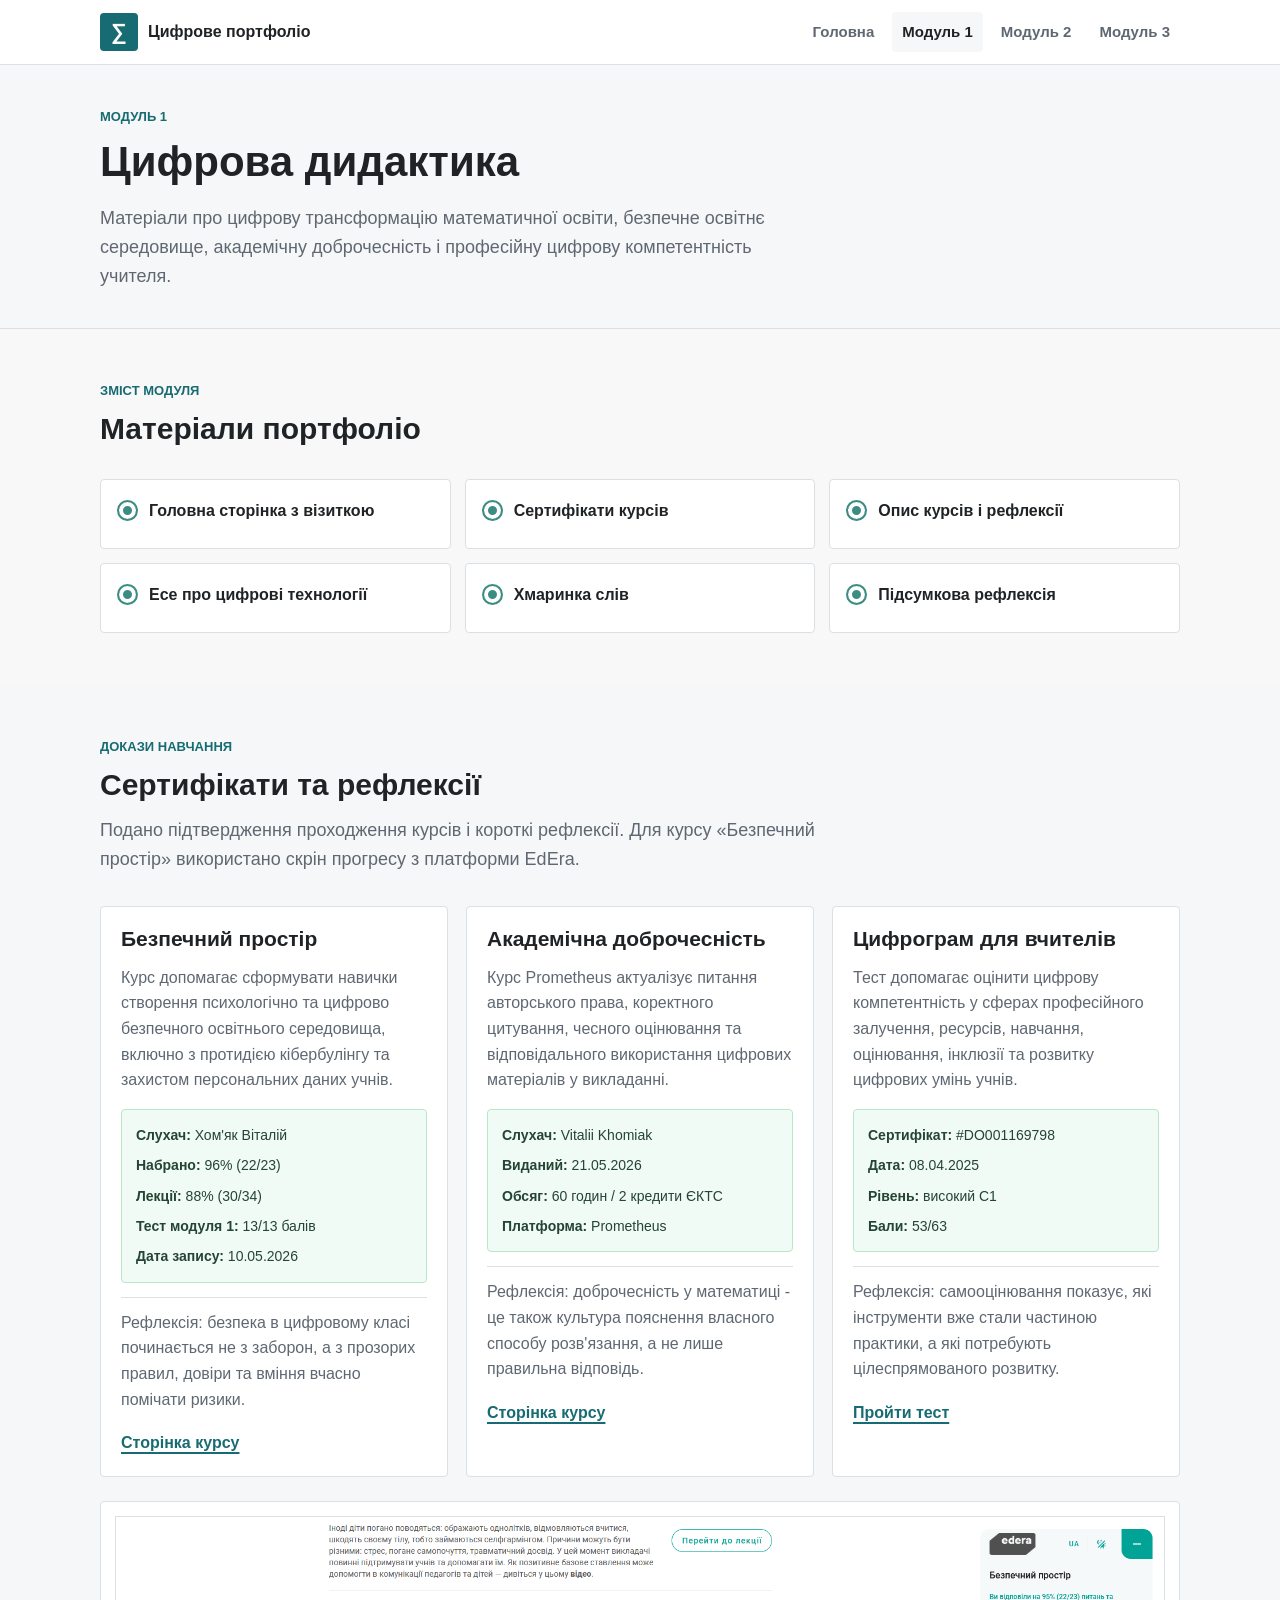
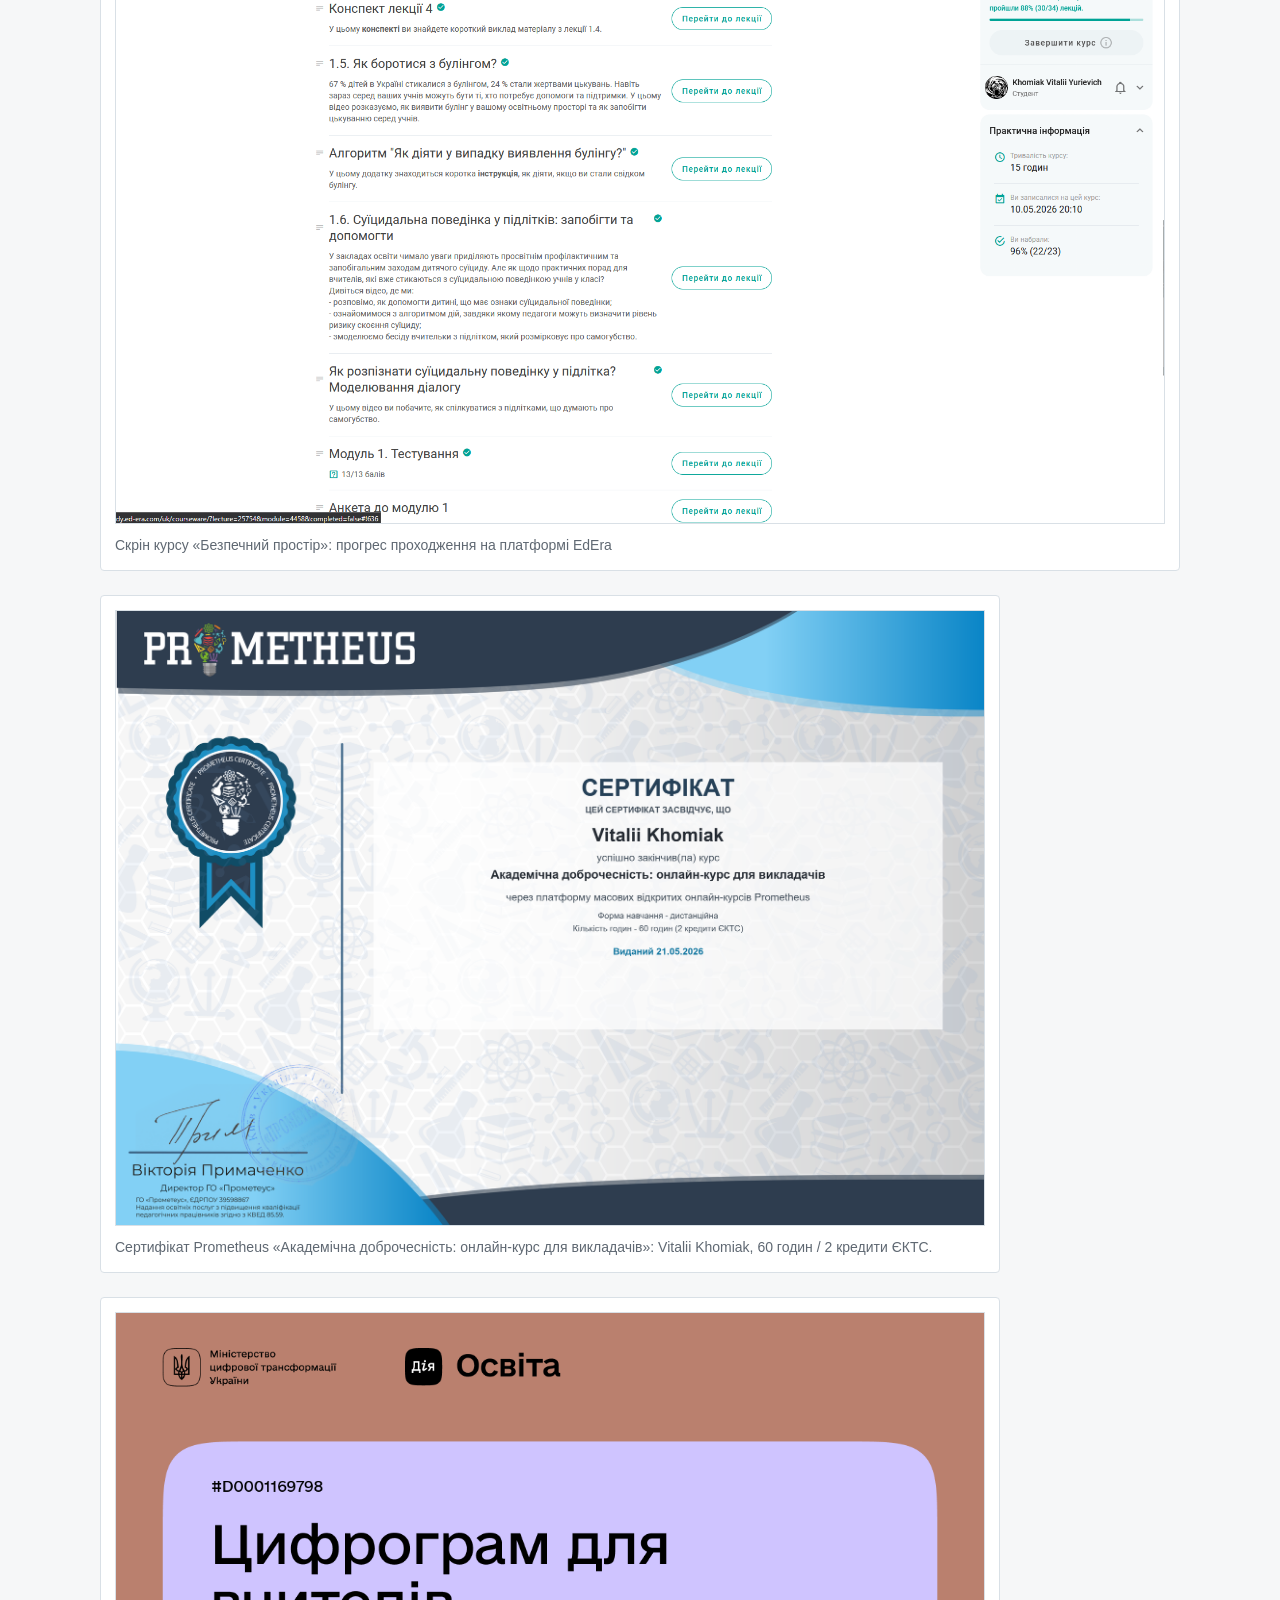
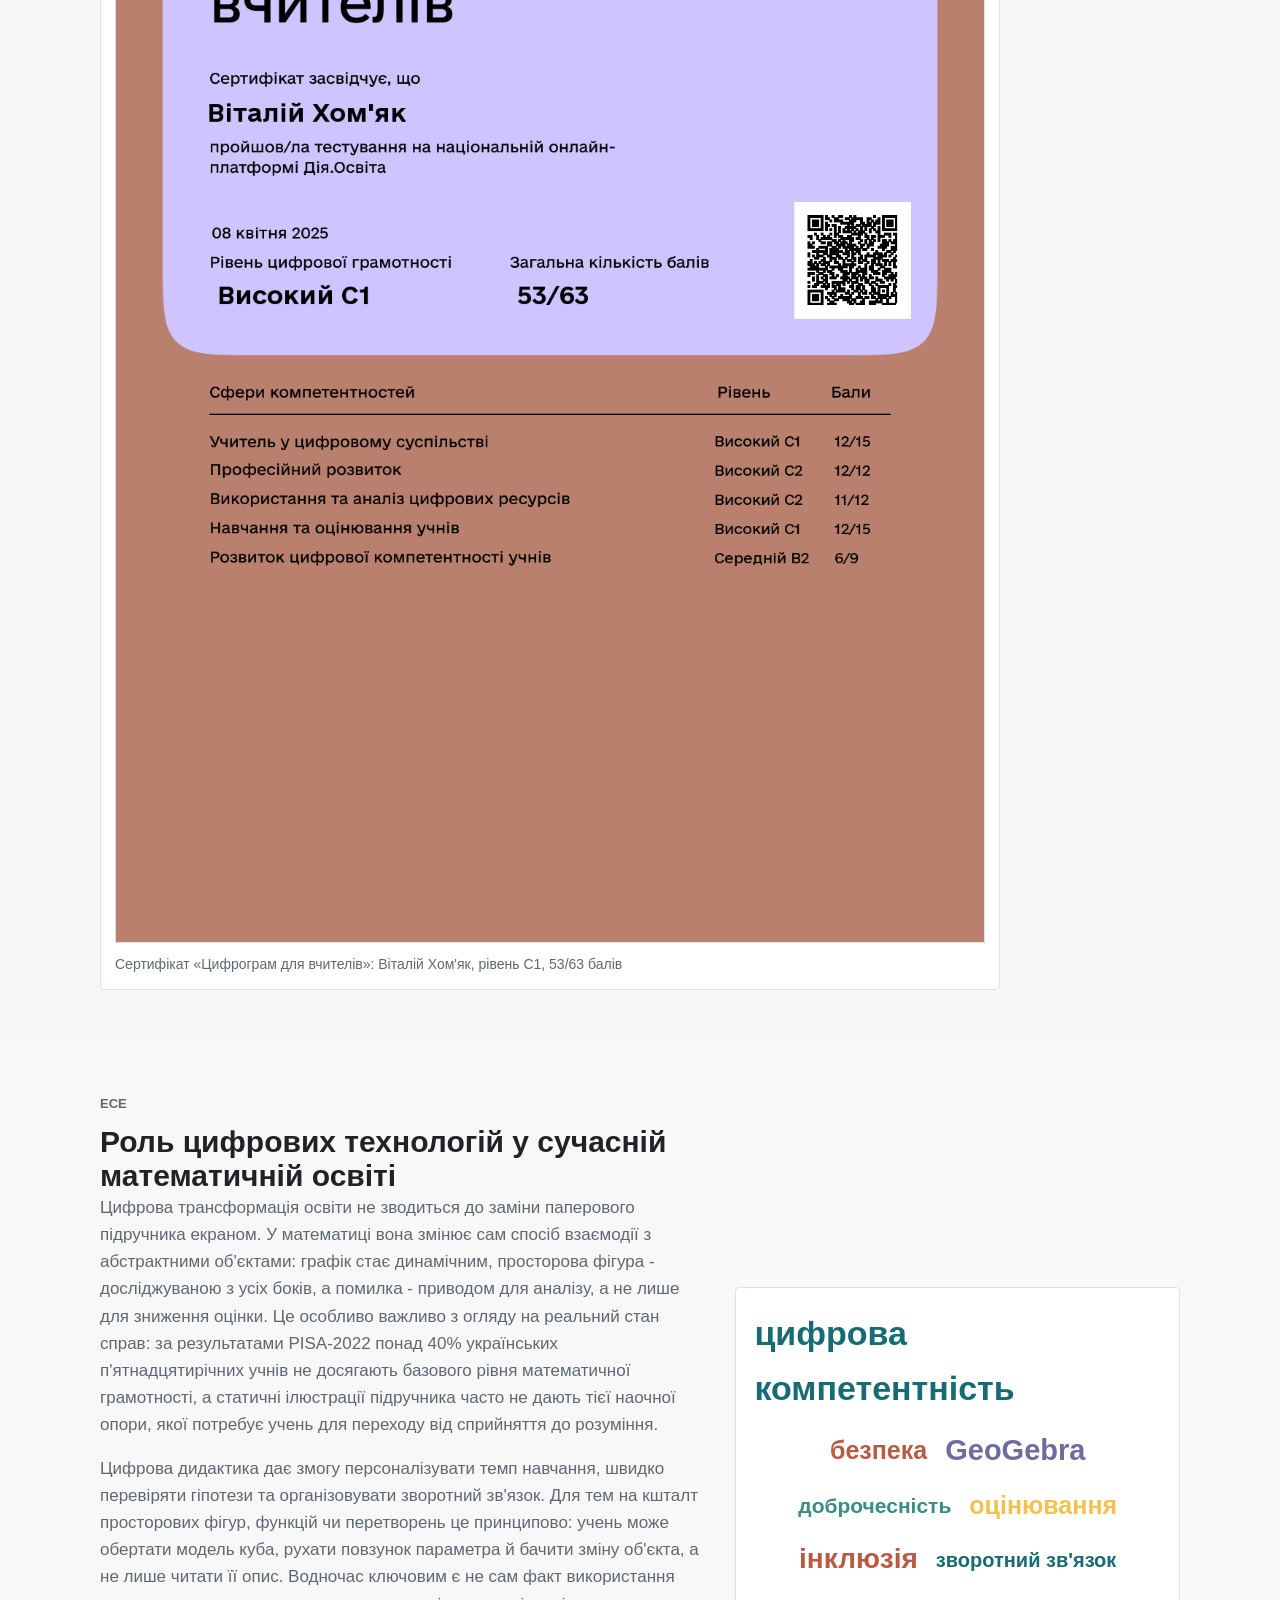
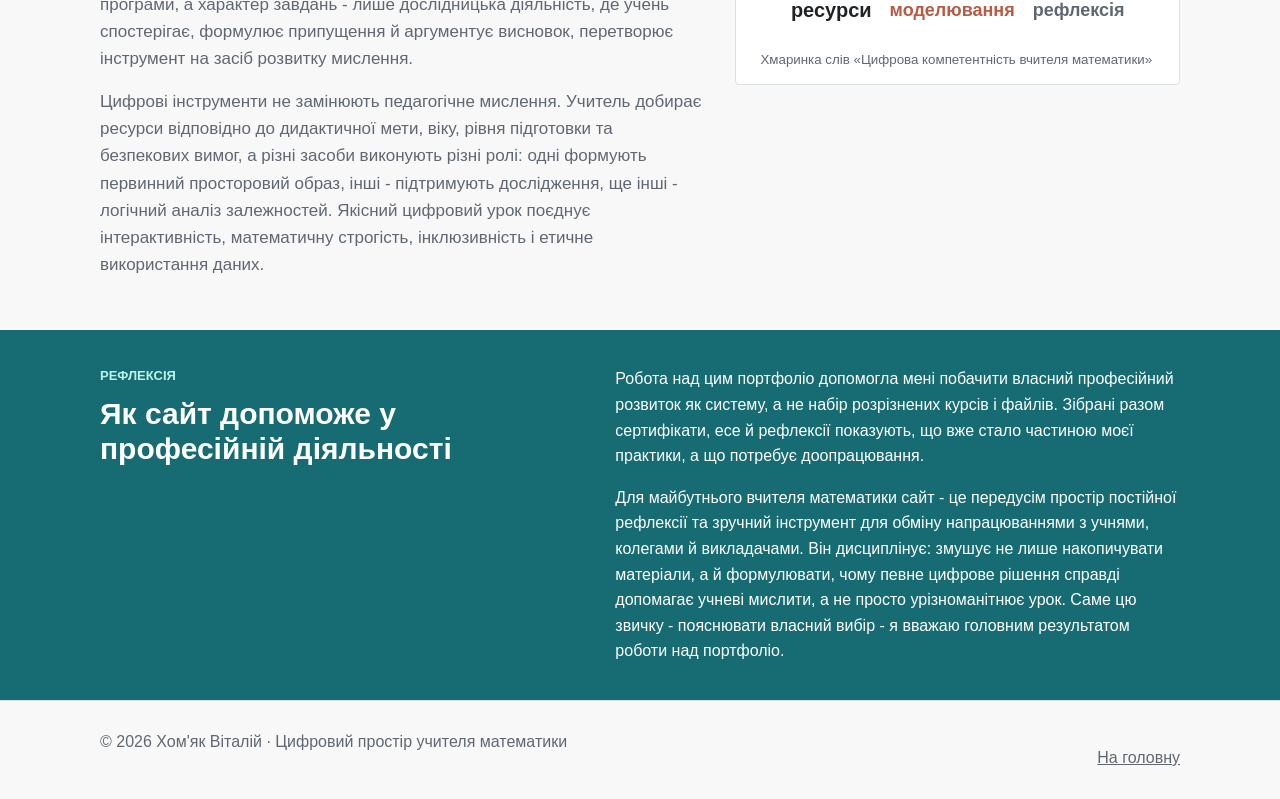
==== module1.html @ 25e475b5 "Initial portfolio site" ====
<!doctype html>
<html lang="uk">
  <head>
    <meta charset="utf-8">
    <meta name="viewport" content="width=device-width, initial-scale=1">
    <title>Модуль 1. Цифрова дидактика</title>
    <meta
      name="description"
      content="Матеріали модуля 1 цифрового портфоліо: цифрова дидактика, сертифікати курсів, есе і рефлексія."
    >
    <link rel="stylesheet" href="styles.css">
  </head>
  <body>
    <header class="site-header">
      <a class="brand" href="index.html" aria-label="На головну">
        <span class="brand-mark">∑</span>
        <span>Цифрове портфоліо</span>
      </a>
      <button class="nav-toggle" type="button" aria-expanded="false" aria-controls="site-nav">
        <span></span>
        <span></span>
        <span></span>
        <span class="sr-only">Меню</span>
      </button>
      <nav class="site-nav" id="site-nav" aria-label="Головна навігація">
        <a href="index.html">Головна</a>
        <a class="active" href="module1.html">Модуль 1</a>
        <a href="module2.html">Модуль 2</a>
        <a href="module3.html">Модуль 3</a>
      </nav>
    </header>

    <main>
      <section class="page-hero">
        <div>
          <p class="eyebrow">Модуль 1</p>
          <h1>Цифрова дидактика</h1>
          <p class="lead">
            Матеріали про цифрову трансформацію математичної освіти, безпечне
            освітнє середовище, академічну доброчесність і професійну цифрову
            компетентність учителя.
          </p>
        </div>
      </section>

      <section class="section">
        <div class="section-head">
          <p class="eyebrow">Зміст модуля</p>
          <h2>Матеріали портфоліо</h2>
        </div>
        <div class="check-grid">
          <div class="check-item">Головна сторінка з візиткою</div>
          <div class="check-item">Сертифікати курсів</div>
          <div class="check-item">Опис курсів і рефлексії</div>
          <div class="check-item">Есе про цифрові технології</div>
          <div class="check-item">Хмаринка слів</div>
          <div class="check-item">Підсумкова рефлексія</div>
        </div>
      </section>

      <section class="band">
        <div class="section-head">
          <p class="eyebrow">Докази навчання</p>
          <h2>Сертифікати та рефлексії</h2>
          <p>
            Подано підтвердження проходження курсів і короткі рефлексії.
            Для курсу «Безпечний простір» використано скрін прогресу з платформи EdEra.
          </p>
        </div>
        <div class="card-grid three" id="evidence">
          <article class="card certificate-card">
            <h3>Безпечний простір</h3>
            <p>
              Курс допомагає сформувати навички створення психологічно та цифрово
              безпечного освітнього середовища, включно з протидією кібербулінгу
              та захистом персональних даних учнів.
            </p>
            <div class="course-proof" aria-label="Підтвердження проходження курсу">
              <span><strong>Слухач:</strong> Хом'як Віталій</span>
              <span><strong>Набрано:</strong> 96% (22/23)</span>
              <span><strong>Лекції:</strong> 88% (30/34)</span>
              <span><strong>Тест модуля 1:</strong> 13/13 балів</span>
              <span><strong>Дата запису:</strong> 10.05.2026</span>
            </div>
            <p class="reflection">
              Рефлексія: безпека в цифровому класі починається не з заборон, а з
              прозорих правил, довіри та вміння вчасно помічати ризики.
            </p>
            <a class="text-link" href="https://study.ed-era.com/uk/courses/course/636" target="_blank" rel="noreferrer">Сторінка курсу</a>
          </article>
          <article class="card certificate-card">
            <h3>Академічна доброчесність</h3>
            <p>
              Курс Prometheus актуалізує питання авторського права, коректного
              цитування, чесного оцінювання та відповідального використання
              цифрових матеріалів у викладанні.
            </p>
            <div class="course-proof" aria-label="Дані сертифіката курсу Академічна доброчесність">
              <span><strong>Слухач:</strong> Vitalii Khomiak</span>
              <span><strong>Виданий:</strong> 21.05.2026</span>
              <span><strong>Обсяг:</strong> 60 годин / 2 кредити ЄКТС</span>
              <span><strong>Платформа:</strong> Prometheus</span>
            </div>
            <p class="reflection">
              Рефлексія: доброчесність у математиці - це також культура пояснення
              власного способу розв'язання, а не лише правильна відповідь.
            </p>
            <a class="text-link" href="https://prometheus.org.ua/prometheus-free/akademichna-dobrochesnist-dlya-vykladachiv/" target="_blank" rel="noreferrer">Сторінка курсу</a>
          </article>
          <article class="card certificate-card">
            <h3>Цифрограм для вчителів</h3>
            <p>
              Тест допомагає оцінити цифрову компетентність у сферах професійного
              залучення, ресурсів, навчання, оцінювання, інклюзії та розвитку
              цифрових умінь учнів.
            </p>
            <div class="course-proof" aria-label="Дані сертифіката Цифрограм для вчителів">
              <span><strong>Сертифікат:</strong> #DO001169798</span>
              <span><strong>Дата:</strong> 08.04.2025</span>
              <span><strong>Рівень:</strong> високий C1</span>
              <span><strong>Бали:</strong> 53/63</span>
            </div>
            <p class="reflection">
              Рефлексія: самооцінювання показує, які інструменти вже стали частиною
              практики, а які потребують цілеспрямованого розвитку.
            </p>
            <a class="text-link" href="https://osvita.diia.gov.ua/digigram" target="_blank" rel="noreferrer">Пройти тест</a>
          </article>
        </div>
        <figure class="course-screenshot-block">
          <img src="assets/certificates/bezpechnyi-prostir-progress.png" alt="Скрін проходження курсу Безпечний простір на EdEra">
          <figcaption>Скрін курсу «Безпечний простір»: прогрес проходження на платформі EdEra</figcaption>
        </figure>
        <figure class="course-screenshot-block certificate-image-block">
          <img src="assets/certificates/academic-integrity-certificate.png" alt="Сертифікат Prometheus Академічна доброчесність Vitalii Khomiak">
          <figcaption>
            Сертифікат Prometheus «Академічна доброчесність: онлайн-курс для викладачів»:
            Vitalii Khomiak, 60 годин / 2 кредити ЄКТС.
          </figcaption>
        </figure>
        <figure class="course-screenshot-block certificate-image-block">
          <img src="assets/certificates/digigram-teachers-certificate.png" alt="Сертифікат Цифрограм для вчителів Віталія Хом'яка">
          <figcaption>Сертифікат «Цифрограм для вчителів»: Віталій Хом'як, рівень C1, 53/63 балів</figcaption>
        </figure>
      </section>

      <section class="section essay-layout">
        <article class="long-read">
          <p class="eyebrow">Есе</p>
          <h2>Роль цифрових технологій у сучасній математичній освіті</h2>
          <p>
            Цифрова трансформація освіти не зводиться до заміни паперового
            підручника екраном. У математиці вона змінює сам спосіб взаємодії з
            абстрактними об'єктами: графік стає динамічним, просторова фігура -
            досліджуваною з усіх боків, а помилка - приводом для аналізу, а не
            лише для зниження оцінки. Це особливо важливо з огляду на реальний
            стан справ: за результатами PISA-2022 понад 40% українських
            п'ятнадцятирічних учнів не досягають базового рівня математичної
            грамотності, а статичні ілюстрації підручника часто не дають тієї
            наочної опори, якої потребує учень для переходу від сприйняття до
            розуміння.
          </p>
          <p>
            Цифрова дидактика дає змогу персоналізувати темп навчання, швидко
            перевіряти гіпотези та організовувати зворотний зв'язок. Для тем на
            кшталт просторових фігур, функцій чи перетворень це принципово: учень
            може обертати модель куба, рухати повзунок параметра й бачити зміну
            об'єкта, а не лише читати її опис. Водночас ключовим є не сам факт
            використання програми, а характер завдань - лише дослідницька
            діяльність, де учень спостерігає, формулює припущення й аргументує
            висновок, перетворює інструмент на засіб розвитку мислення.
          </p>
          <p>
            Цифрові інструменти не замінюють педагогічне мислення. Учитель добирає
            ресурси відповідно до дидактичної мети, віку, рівня підготовки та
            безпекових вимог, а різні засоби виконують різні ролі: одні формують
            первинний просторовий образ, інші - підтримують дослідження, ще інші -
            логічний аналіз залежностей. Якісний цифровий урок поєднує
            інтерактивність, математичну строгість, інклюзивність і етичне
            використання даних.
          </p>
        </article>
        <aside class="word-cloud" aria-label="Хмаринка слів цифрової компетентності">
          <span class="w1">цифрова компетентність</span>
          <span class="w2">безпека</span>
          <span class="w3">GeoGebra</span>
          <span class="w4">доброчесність</span>
          <span class="w5">оцінювання</span>
          <span class="w6">інклюзія</span>
          <span class="w7">зворотний зв'язок</span>
          <span class="w8">ресурси</span>
          <span class="w9">моделювання</span>
          <span class="w10">рефлексія</span>
          <small>Хмаринка слів «Цифрова компетентність вчителя математики»</small>
        </aside>
      </section>

      <section class="reflection-band">
        <div>
          <p class="eyebrow">Рефлексія</p>
          <h2>Як сайт допоможе у професійній діяльності</h2>
        </div>
        <div class="reflection-copy">
          <p>
            Робота над цим портфоліо допомогла мені побачити власний професійний
            розвиток як систему, а не набір розрізнених курсів і файлів. Зібрані
            разом сертифікати, есе й рефлексії показують, що вже стало частиною
            моєї практики, а що потребує доопрацювання.
          </p>
          <p>
            Для майбутнього вчителя математики сайт - це передусім простір
            постійної рефлексії та зручний інструмент для обміну напрацюваннями з
            учнями, колегами й викладачами. Він дисциплінує: змушує не лише
            накопичувати матеріали, а й формулювати, чому певне цифрове рішення
            справді допомагає учневі мислити, а не просто урізноманітнює урок.
            Саме цю звичку - пояснювати власний вибір - я вважаю головним
            результатом роботи над портфоліо.
          </p>
        </div>
      </section>
    </main>

    <footer class="site-footer">
      <p>© 2026 Хом'як Віталій · Цифровий простір учителя математики</p>
      <p><a href="index.html">На головну</a></p>
    </footer>

    <script src="script.js"></script>
  </body>
</html>
---- styles.css ----
:root {
  --ink: #202326;
  --muted: #5f6872;
  --line: #d9e0e6;
  --paper: #ffffff;
  --soft: #f6f7f8;
  --teal: #176b72;
  --teal-2: #3b8c83;
  --coral: #b85b45;
  --gold: #f2c14e;
  --violet: #6e6b9f;
  --shadow: none;
  --max: 1080px;
}

* {
  box-sizing: border-box;
}

html {
  scroll-behavior: smooth;
}

body {
  margin: 0;
  color: var(--ink);
  background: #f8f8f8;
  font-family: "Segoe UI", Arial, sans-serif;
  line-height: 1.6;
}

a {
  color: inherit;
}

img,
svg,
canvas {
  max-width: 100%;
}

.sr-only {
  position: absolute;
  width: 1px;
  height: 1px;
  padding: 0;
  margin: -1px;
  overflow: hidden;
  clip: rect(0, 0, 0, 0);
  white-space: nowrap;
  border: 0;
}

.site-header {
  position: static;
  top: 0;
  z-index: 30;
  display: flex;
  align-items: center;
  justify-content: space-between;
  gap: 24px;
  min-height: 64px;
  padding: 12px max(24px, calc((100vw - var(--max)) / 2));
  background: #ffffff;
  border-bottom: 1px solid var(--line);
}

.brand {
  display: inline-flex;
  align-items: center;
  gap: 10px;
  min-width: 220px;
  color: var(--ink);
  text-decoration: none;
  font-weight: 700;
}

.brand-mark {
  display: grid;
  place-items: center;
  width: 38px;
  height: 38px;
  flex: 0 0 38px;
  color: #fff;
  background: var(--teal);
  border-radius: 4px;
  font-size: 22px;
}

.site-nav {
  display: flex;
  align-items: center;
  justify-content: flex-end;
  gap: 8px;
}

.site-nav a {
  min-height: 40px;
  padding: 8px 10px;
  border-radius: 4px;
  color: var(--muted);
  text-decoration: none;
  font-weight: 650;
  font-size: 15px;
}

.site-nav a:hover,
.site-nav a:focus-visible,
.site-nav a.active {
  color: var(--ink);
  background: var(--soft);
  outline: none;
}

.nav-toggle {
  display: none;
  width: 44px;
  height: 44px;
  padding: 9px;
  border: 1px solid var(--line);
  border-radius: 4px;
  background: var(--paper);
}

.nav-toggle span:not(.sr-only) {
  display: block;
  height: 2px;
  margin: 5px 0;
  background: var(--ink);
}

.hero,
.page-hero,
.section,
.band,
.contact-band,
.reflection-band,
.next-band,
.comparison-band {
  padding-left: max(24px, calc((100vw - var(--max)) / 2));
  padding-right: max(24px, calc((100vw - var(--max)) / 2));
}

.hero {
  display: grid;
  grid-template-columns: minmax(0, 1fr);
  align-items: center;
  gap: 24px;
  min-height: auto;
  padding-top: 44px;
  padding-bottom: 42px;
  background: #ffffff;
}

.page-hero {
  padding-top: 42px;
  padding-bottom: 38px;
  border-bottom: 1px solid var(--line);
  background: var(--soft);
}

.page-hero > div {
  max-width: 840px;
}

.eyebrow,
.card-kicker {
  margin: 0 0 10px;
  color: var(--teal);
  font-size: 13px;
  font-weight: 800;
  text-transform: uppercase;
}

h1,
h2,
h3 {
  margin: 0;
  line-height: 1.15;
  letter-spacing: 0;
}

h1 {
  max-width: 860px;
  font-size: 42px;
}

h2 {
  font-size: 30px;
}

h3 {
  font-size: 21px;
}

p {
  margin: 0;
}

p + p,
h3 + p,
p + h3 {
  margin-top: 16px;
}

.lead {
  max-width: 720px;
  margin-top: 18px;
  color: var(--muted);
  font-size: 18px;
}

.hero-actions {
  display: flex;
  flex-wrap: wrap;
  gap: 12px;
  margin-top: 30px;
}

.button {
  display: inline-flex;
  align-items: center;
  justify-content: center;
  min-height: 44px;
  padding: 11px 16px;
  border: 1px solid transparent;
  border-radius: 4px;
  text-decoration: none;
  font-weight: 750;
}

.button.primary {
  color: #fff;
  background: var(--teal);
}

.button.secondary {
  color: var(--ink);
  background: var(--paper);
  border-color: var(--line);
}

.section {
  padding-top: 52px;
  padding-bottom: 52px;
}

.band {
  padding-top: 52px;
  padding-bottom: 52px;
  background: var(--soft);
}

.section-head {
  max-width: 760px;
  margin-bottom: 32px;
}

.section-head p:not(.eyebrow) {
  margin-top: 14px;
  color: var(--muted);
  font-size: 18px;
}

.profile-layout,
.research-intro,
.interactive-layout,
.split {
  display: grid;
  grid-template-columns: minmax(0, 0.9fr) minmax(0, 1.1fr);
  gap: 34px;
  align-items: start;
}

.portrait-card {
  margin: 0;
  padding: 18px;
  border: 1px solid var(--line);
  border-radius: 4px;
  background: var(--paper);
  box-shadow: var(--shadow);
}

.portrait-initials {
  display: grid;
  place-items: center;
  aspect-ratio: 1;
  width: min(100%, 320px);
  margin: 0 auto;
  color: #fff;
  background: var(--teal);
  border-radius: 4px;
  font-size: 64px;
  font-weight: 800;
}

.portrait-photo {
  display: block;
  aspect-ratio: 1;
  width: min(100%, 320px);
  margin: 0 auto;
  border: 1px solid var(--line);
  border-radius: 4px;
  background: #000;
  object-fit: cover;
}

.portrait-card figcaption {
  margin-top: 14px;
  color: var(--muted);
  text-align: center;
}

.profile-text {
  padding: 8px 0;
}

.project-note {
  padding: 12px 14px;
  border-left: 4px solid var(--teal-2);
  background: #fff;
}

.project-note a,
.inline-link {
  color: var(--teal);
  font-weight: 800;
  text-underline-offset: 4px;
}

.text-link.inline-link {
  display: inline;
  margin-top: 0;
}

blockquote {
  margin: 18px 0 0;
  padding: 14px 16px;
  border-left: 4px solid var(--coral);
  background: #fffafa;
  border-radius: 0 4px 4px 0;
  font-size: 17px;
}

.card-grid {
  display: grid;
  gap: 18px;
}

.card-grid.three {
  grid-template-columns: repeat(3, minmax(0, 1fr));
}

.card {
  min-height: 230px;
  padding: 20px;
  border: 1px solid var(--line);
  border-radius: 4px;
  background: var(--paper);
  box-shadow: var(--shadow);
}

.card p {
  margin-top: 14px;
  color: var(--muted);
}

.text-link {
  display: inline-flex;
  margin-top: 18px;
  color: var(--teal);
  font-weight: 800;
  text-decoration-thickness: 2px;
  text-underline-offset: 4px;
}

.fill-needed {
  color: #b00020 !important;
  background: #fff0f0;
  border: 1px solid #ffb3b3;
  border-radius: 4px;
  padding: 2px 8px;
  box-decoration-break: clone;
  -webkit-box-decoration-break: clone;
}

.fill-panel {
  border-color: #ff9f9f !important;
  border-radius: 4px;
  background: #fff5f5 !important;
  box-shadow: inset 0 0 0 1px rgba(176, 0, 32, 0.12), var(--shadow);
}

.fill-panel::before {
  content: "Потрібно заповнити / замінити";
  display: inline-flex;
  margin-bottom: 14px;
  padding: 4px 9px;
  border-radius: 4px;
  color: #b00020;
  background: #ffe1e1;
  font-size: 12px;
  font-weight: 850;
  text-transform: uppercase;
}

.fill-panel p,
.fill-panel li,
.fill-panel span,
.fill-panel figcaption {
  color: #7c1d1d;
}

.fill-panel .text-link {
  color: #b00020;
}

.research-intro > .fill-panel,
.interactive-layout > .fill-panel,
.section-head.fill-panel,
.long-read.fill-panel {
  padding: 24px;
}

.visual-item.fill-panel::before,
.comparison-band.fill-panel::before {
  grid-column: 1 / -1;
}

.reflection-band.fill-panel {
  display: grid;
  grid-template-columns: minmax(0, 0.45fr) minmax(0, 1fr);
}

.reflection-band.fill-panel::before {
  grid-column: 1 / -1;
}

.fill-legend {
  display: inline-flex;
  align-items: center;
  gap: 8px;
  margin-top: 18px;
  padding: 10px 12px;
  border: 1px solid #ffb3b3;
  border-radius: 4px;
  color: #7c1d1d;
  background: #fff0f0;
  font-weight: 750;
}

.fill-dot {
  width: 12px;
  height: 12px;
  border-radius: 50%;
  background: #b00020;
  flex: 0 0 12px;
}

.contact-band,
.reflection-band,
.next-band,
.comparison-band {
  display: flex;
  align-items: center;
  justify-content: space-between;
  gap: 28px;
  padding-top: 36px;
  padding-bottom: 36px;
  color: #fff;
  background: var(--teal);
}

.contact-band .eyebrow,
.reflection-band .eyebrow,
.next-band .eyebrow,
.comparison-band .eyebrow {
  color: #b9f3ea;
}

.contact-list {
  display: flex;
  flex-wrap: wrap;
  gap: 12px;
  justify-content: flex-end;
}

.contact-list a,
.site-footer a {
  color: inherit;
}

.contact-list a {
  padding: 10px 12px;
  border: 1px solid rgba(255, 255, 255, 0.34);
  border-radius: 4px;
  text-decoration: none;
  font-weight: 700;
}

.site-footer {
  display: flex;
  justify-content: space-between;
  gap: 18px;
  padding: 28px max(24px, calc((100vw - var(--max)) / 2));
  color: var(--muted);
  border-top: 1px solid var(--line);
}

.check-grid {
  display: grid;
  grid-template-columns: repeat(3, minmax(0, 1fr));
  gap: 14px;
}

.check-item {
  min-height: 70px;
  padding: 18px 18px 18px 48px;
  border: 1px solid var(--line);
  border-radius: 4px;
  background: #fff;
  position: relative;
  font-weight: 750;
}

.check-item::before {
  content: "";
  position: absolute;
  left: 18px;
  top: 22px;
  width: 17px;
  height: 17px;
  border-radius: 50%;
  background: var(--teal-2);
  box-shadow: inset 0 0 0 4px #fff;
  outline: 2px solid var(--teal-2);
}

.certificate-card {
  min-height: 330px;
}

.status-pill {
  display: inline-flex;
  margin-bottom: 16px;
  padding: 5px 9px;
  border-radius: 4px;
  color: #653b00;
  background: #fff1ca;
  font-size: 13px;
  font-weight: 800;
}

.status-pill.complete {
  color: #0b5a39;
  background: #dff7e9;
}

.course-proof {
  display: grid;
  gap: 8px;
  margin-top: 16px;
  padding: 14px;
  border: 1px solid #b8e7c9;
  border-radius: 4px;
  background: #f1fbf5;
  color: #244434;
  font-size: 14px;
}

.certificate-missing {
  margin-top: 14px;
}

.certificate-note {
  margin-top: 14px;
  padding: 10px 12px;
  border-left: 4px solid var(--teal-2);
  background: #fff;
  color: var(--muted);
}

.course-screenshot-block {
  margin: 24px 0 0;
  padding: 14px;
  border: 1px solid var(--line);
  border-radius: 4px;
  background: #fff;
}

.course-screenshot-block img {
  display: block;
  width: 100%;
  height: auto;
  border: 1px solid var(--line);
}

.course-screenshot-block figcaption {
  margin-top: 10px;
  color: var(--muted);
  font-size: 14px;
}

.certificate-image-block {
  max-width: 900px;
}

.certificate-image-block img {
  background: #bf806e;
}

.reflection {
  padding-top: 12px;
  border-top: 1px solid var(--line);
}

.essay-layout {
  display: grid;
  grid-template-columns: minmax(0, 1.15fr) minmax(300px, 0.85fr);
  gap: 34px;
  align-items: center;
}

.long-read {
  font-size: 17px;
}

.long-read p {
  color: var(--muted);
}

.word-cloud,
.visual-art {
  position: relative;
  min-height: 330px;
  padding: 18px;
  border: 1px solid var(--line);
  border-radius: 4px;
  background: #fff;
  overflow: hidden;
  box-shadow: var(--shadow);
}

.word-cloud {
  display: flex;
  align-content: center;
  align-items: center;
  justify-content: center;
  flex-wrap: wrap;
  gap: 12px 18px;
  padding-bottom: 58px;
}

.word-cloud span {
  font-weight: 800;
}

.word-cloud .w1 {
  color: var(--teal);
  font-size: 34px;
}

.word-cloud .w2 {
  color: var(--coral);
  font-size: 25px;
}

.word-cloud .w3 {
  color: var(--violet);
  font-size: 29px;
}

.word-cloud .w4 {
  color: var(--teal-2);
  font-size: 21px;
}

.word-cloud .w5 {
  color: var(--gold);
  font-size: 25px;
}

.word-cloud .w6 {
  color: var(--coral);
  font-size: 28px;
}

.word-cloud .w7 {
  color: var(--teal);
  font-size: 20px;
}

.word-cloud .w8 {
  color: var(--ink);
  font-size: 20px;
}

.word-cloud .w9 {
  color: var(--coral);
  font-size: 18px;
}

.word-cloud .w10 {
  color: var(--muted);
  font-size: 18px;
}

.word-cloud small {
  position: absolute;
  left: 24px;
  right: 24px;
  bottom: 14px;
  color: var(--muted);
}

.reflection-band {
  align-items: flex-start;
}

.reflection-band p:not(.eyebrow) {
  max-width: 760px;
}

.reflection-copy {
  max-width: 760px;
}

.research-facts {
  display: grid;
  gap: 8px;
  padding: 20px;
  border: 1px solid var(--line);
  border-radius: 4px;
  background: var(--soft);
}

.research-facts span {
  color: var(--teal);
  font-weight: 800;
}

.research-facts strong {
  margin-bottom: 10px;
  font-size: 20px;
}

.visual-list {
  display: grid;
  gap: 22px;
}

.visual-item {
  display: grid;
  grid-template-columns: minmax(0, 0.72fr) minmax(340px, 1fr);
  gap: 24px;
  align-items: stretch;
  padding: 20px;
  border: 1px solid var(--line);
  border-radius: 4px;
  background: #fff;
  box-shadow: var(--shadow);
}

.visual-copy p {
  margin-top: 14px;
  color: var(--muted);
}

.visual-art {
  min-height: 280px;
  padding-bottom: 48px;
  box-shadow: none;
}

.image-figure {
  min-height: 0;
  padding: 14px 14px 48px;
}

.image-figure img {
  display: block;
  width: 100%;
  height: auto;
  border-radius: 4px;
  border: 1px solid var(--line);
  background: #fff;
}

.wide-figure {
  overflow-x: auto;
}

.wide-figure img {
  min-width: 720px;
}

.tall-figure {
  max-height: 620px;
  overflow: auto;
}

.doc-button {
  margin-top: 22px;
}

.visual-art figcaption {
  position: absolute;
  left: 18px;
  right: 18px;
  bottom: 14px;
  color: var(--muted);
  font-size: 14px;
}

.cloud-figure {
  display: flex;
  align-content: center;
  align-items: center;
  justify-content: center;
  flex-wrap: wrap;
  gap: 12px 18px;
}

.cloud-figure span {
  color: var(--teal);
  font-weight: 850;
  font-size: 20px;
}

.cloud-figure .big {
  color: var(--coral);
  font-size: 40px;
}

.timeline-figure ol {
  display: grid;
  gap: 14px;
  margin: 0;
  padding: 0;
  list-style: none;
}

.timeline-figure li {
  display: grid;
  grid-template-columns: 82px 1fr;
  gap: 14px;
  align-items: center;
  position: relative;
}

.timeline-figure time {
  color: var(--teal);
  font-weight: 850;
}

.timeline-figure span {
  padding: 10px 12px;
  border-left: 5px solid var(--coral);
  background: var(--soft);
  border-radius: 0 4px 4px 0;
}

.mindmap-figure {
  min-height: 340px;
}

.mind-center,
.mind-node {
  position: absolute;
  display: grid;
  place-items: center;
  min-width: 88px;
  min-height: 44px;
  padding: 8px 12px;
  border-radius: 4px;
  text-align: center;
  font-weight: 800;
}

.mind-center {
  left: 50%;
  top: 48%;
  transform: translate(-50%, -50%);
  color: #fff;
  background: var(--teal);
}

.mind-node {
  color: var(--ink);
  background: var(--soft);
  border: 1px solid var(--line);
}

.mind-node::after {
  content: "";
  position: absolute;
  width: 72px;
  height: 2px;
  background: var(--line);
  transform-origin: center;
}

.mind-node.n1 {
  left: 34px;
  top: 48px;
}

.mind-node.n2 {
  right: 52px;
  top: 46px;
}

.mind-node.n3 {
  left: 42px;
  bottom: 80px;
}

.mind-node.n4 {
  right: 36px;
  bottom: 86px;
}

.mind-node.n5 {
  left: 46%;
  top: 32px;
}

.mind-node.n6 {
  left: 44%;
  bottom: 66px;
}

.mind-node.n1::after,
.mind-node.n3::after {
  right: -74px;
}

.mind-node.n2::after,
.mind-node.n4::after {
  left: -74px;
}

.mind-node.n5::after,
.mind-node.n6::after {
  display: none;
}

.infographic-figure {
  display: grid;
  grid-template-columns: repeat(4, minmax(0, 1fr));
  gap: 12px;
  align-items: center;
}

.infographic-figure div {
  display: grid;
  place-items: center;
  min-height: 150px;
  padding: 16px;
  border: 1px solid var(--line);
  border-radius: 4px;
  background: var(--soft);
  text-align: center;
}

.infographic-figure strong {
  display: grid;
  place-items: center;
  width: 42px;
  height: 42px;
  color: #fff;
  background: var(--coral);
  border-radius: 50%;
  font-size: 22px;
}

.infographic-figure span {
  margin-top: 12px;
  font-weight: 800;
}

.ai-figure svg,
.graph-figure svg {
  width: 100%;
  height: 220px;
}

.graph-lines {
  fill: none;
  stroke: var(--line);
  stroke-width: 4;
}

.graph-node circle {
  fill: var(--teal);
}

.graph-node:nth-of-type(3) circle {
  fill: var(--coral);
}

.graph-node:nth-of-type(4) circle {
  fill: var(--gold);
}

.graph-node:nth-of-type(5) circle {
  fill: var(--teal-2);
}

.graph-node text {
  fill: #fff;
  font-size: 17px;
  font-weight: 800;
  text-anchor: middle;
}

.metaplan,
.table-card,
.rubric,
.warning-note,
.success-note {
  padding: 20px;
  border: 1px solid var(--line);
  border-radius: 4px;
  background: #fff;
  box-shadow: var(--shadow);
}

.meta-grid {
  display: grid;
  grid-template-columns: repeat(2, minmax(0, 1fr));
  gap: 12px;
  margin-top: 18px;
}

.meta-grid div {
  min-height: 130px;
  padding: 16px;
  border-radius: 4px;
  background: var(--soft);
}

.meta-grid strong,
.meta-grid span {
  display: block;
}

.meta-grid span {
  margin-top: 8px;
  color: var(--muted);
}

.responsive-table {
  overflow-x: auto;
  margin-top: 18px;
}

table {
  width: 100%;
  border-collapse: collapse;
  min-width: 520px;
}

th,
td {
  padding: 14px;
  border-bottom: 1px solid var(--line);
  text-align: left;
  vertical-align: top;
}

th {
  color: var(--teal);
  font-size: 14px;
  text-transform: uppercase;
}

.next-band .button {
  flex: 0 0 auto;
  background: #fff;
  color: var(--teal);
}

.interactive-layout {
  align-items: center;
}

.model-stats {
  display: flex;
  flex-wrap: wrap;
  gap: 10px;
  margin: 22px 0 16px;
}

.formula-list {
  display: grid;
  gap: 10px;
  margin: 20px 0;
}

.formula-list code {
  display: block;
  padding: 12px 14px;
  border: 1px solid var(--line);
  border-radius: 4px;
  background: #fff;
  color: var(--ink);
  font: 800 17px/1.35 "Segoe UI", Arial, sans-serif;
}

.model-stats span {
  padding: 8px 10px;
  border: 1px solid var(--line);
  border-radius: 4px;
  background: #fff;
  font-weight: 700;
}

.range-label {
  display: block;
  margin-bottom: 8px;
  font-weight: 800;
}

input[type="range"] {
  width: 100%;
  accent-color: var(--teal);
}

.canvas-panel {
  min-height: 360px;
  padding: 16px;
  border: 1px solid var(--line);
  border-radius: 4px;
  background: #fff;
  box-shadow: var(--shadow);
}

#derivative-canvas {
  display: block;
  width: 100%;
  height: 360px;
}

.swot-grid {
  display: grid;
  grid-template-columns: repeat(4, minmax(0, 1fr));
  gap: 14px;
}

.swot-grid article {
  min-height: 220px;
  padding: 20px;
  border: 1px solid var(--line);
  border-top: 6px solid var(--teal);
  border-radius: 4px;
  background: #fff;
  box-shadow: var(--shadow);
}

.swot-grid article:nth-child(2) {
  border-top-color: var(--coral);
}

.swot-grid article:nth-child(3) {
  border-top-color: var(--gold);
}

.swot-grid article:nth-child(4) {
  border-top-color: var(--violet);
}

.swot-grid p,
.rubric li,
.warning-note p,
.success-note p {
  color: var(--muted);
}

.plain-list {
  display: grid;
  gap: 12px;
  margin: 18px 0 0;
  padding: 0;
  list-style: none;
}

.plain-list li {
  padding-left: 18px;
  border-left: 4px solid var(--teal-2);
}

.top-gap {
  margin-top: 22px;
}

.warning-note {
  background: #fff7f4;
}

.success-note {
  background: #f2fbf9;
}

.comparison-band {
  display: grid;
  grid-template-columns: 0.7fr 1fr;
}

.comparison-grid {
  display: grid;
  grid-template-columns: repeat(2, minmax(0, 1fr));
  gap: 14px;
}

.comparison-grid div {
  padding: 18px;
  border: 1px solid rgba(255, 255, 255, 0.34);
  border-radius: 4px;
}

.comparison-grid p {
  margin-top: 10px;
}

.prompt-list {
  display: grid;
  gap: 16px;
}

.prompt-list article {
  padding: 22px;
  border-left: 6px solid var(--coral);
  border-radius: 0 4px 4px 0;
  background: #fff;
}

.prompt-list p {
  margin-top: 10px;
  color: var(--muted);
}

@media (max-width: 980px) {
  .nav-toggle {
    display: inline-block;
  }

  .site-nav {
    position: absolute;
    left: 16px;
    right: 16px;
    top: 78px;
    display: none;
    flex-direction: column;
    align-items: stretch;
    padding: 12px;
    border: 1px solid var(--line);
    border-radius: 4px;
    background: #fff;
    box-shadow: var(--shadow);
  }

  .site-nav.open {
    display: flex;
  }

  .hero,
  .profile-layout,
  .research-intro,
  .interactive-layout,
  .split,
  .essay-layout,
  .comparison-band {
    grid-template-columns: 1fr;
  }

  .hero {
    min-height: auto;
    padding-top: 42px;
  }

  .card-grid.three,
  .check-grid,
  .swot-grid {
    grid-template-columns: repeat(2, minmax(0, 1fr));
  }

  .visual-item {
    grid-template-columns: 1fr;
  }
}

@media (max-width: 680px) {
  .site-header {
    min-height: 66px;
    padding: 12px 16px;
  }

  .brand {
    min-width: 0;
    max-width: 250px;
    font-size: 14px;
  }

  .brand-mark {
    width: 34px;
    height: 34px;
    flex-basis: 34px;
  }

  h1 {
    font-size: 38px;
  }

  h2 {
    font-size: 28px;
  }

  .lead {
    font-size: 18px;
  }

  .hero,
  .page-hero,
  .section,
  .band,
  .contact-band,
  .reflection-band,
  .next-band,
  .comparison-band {
    padding-left: 18px;
    padding-right: 18px;
  }

  .card-grid.three,
  .check-grid,
  .swot-grid,
  .meta-grid,
  .comparison-grid,
  .infographic-figure {
    grid-template-columns: 1fr;
  }

  .contact-band,
  .reflection-band,
  .next-band {
    align-items: flex-start;
    flex-direction: column;
  }

  .contact-list {
    justify-content: flex-start;
  }

  .site-footer {
    flex-direction: column;
    padding-left: 18px;
    padding-right: 18px;
  }

  .visual-item,
  .card,
  .metaplan,
  .table-card,
  .rubric,
  .warning-note,
  .success-note {
    padding: 18px;
  }

  .word-cloud {
    min-height: 390px;
  }

  .word-cloud span {
    max-width: calc(100% - 48px);
  }

  .word-cloud .w1 {
    font-size: 26px;
  }

  .timeline-figure li {
    grid-template-columns: 1fr;
    gap: 6px;
  }

  .mind-node.n1,
  .mind-node.n3 {
    left: 12px;
  }

  .mind-node.n2,
  .mind-node.n4 {
    right: 12px;
  }

  .mind-node::after {
    display: none;
  }
}
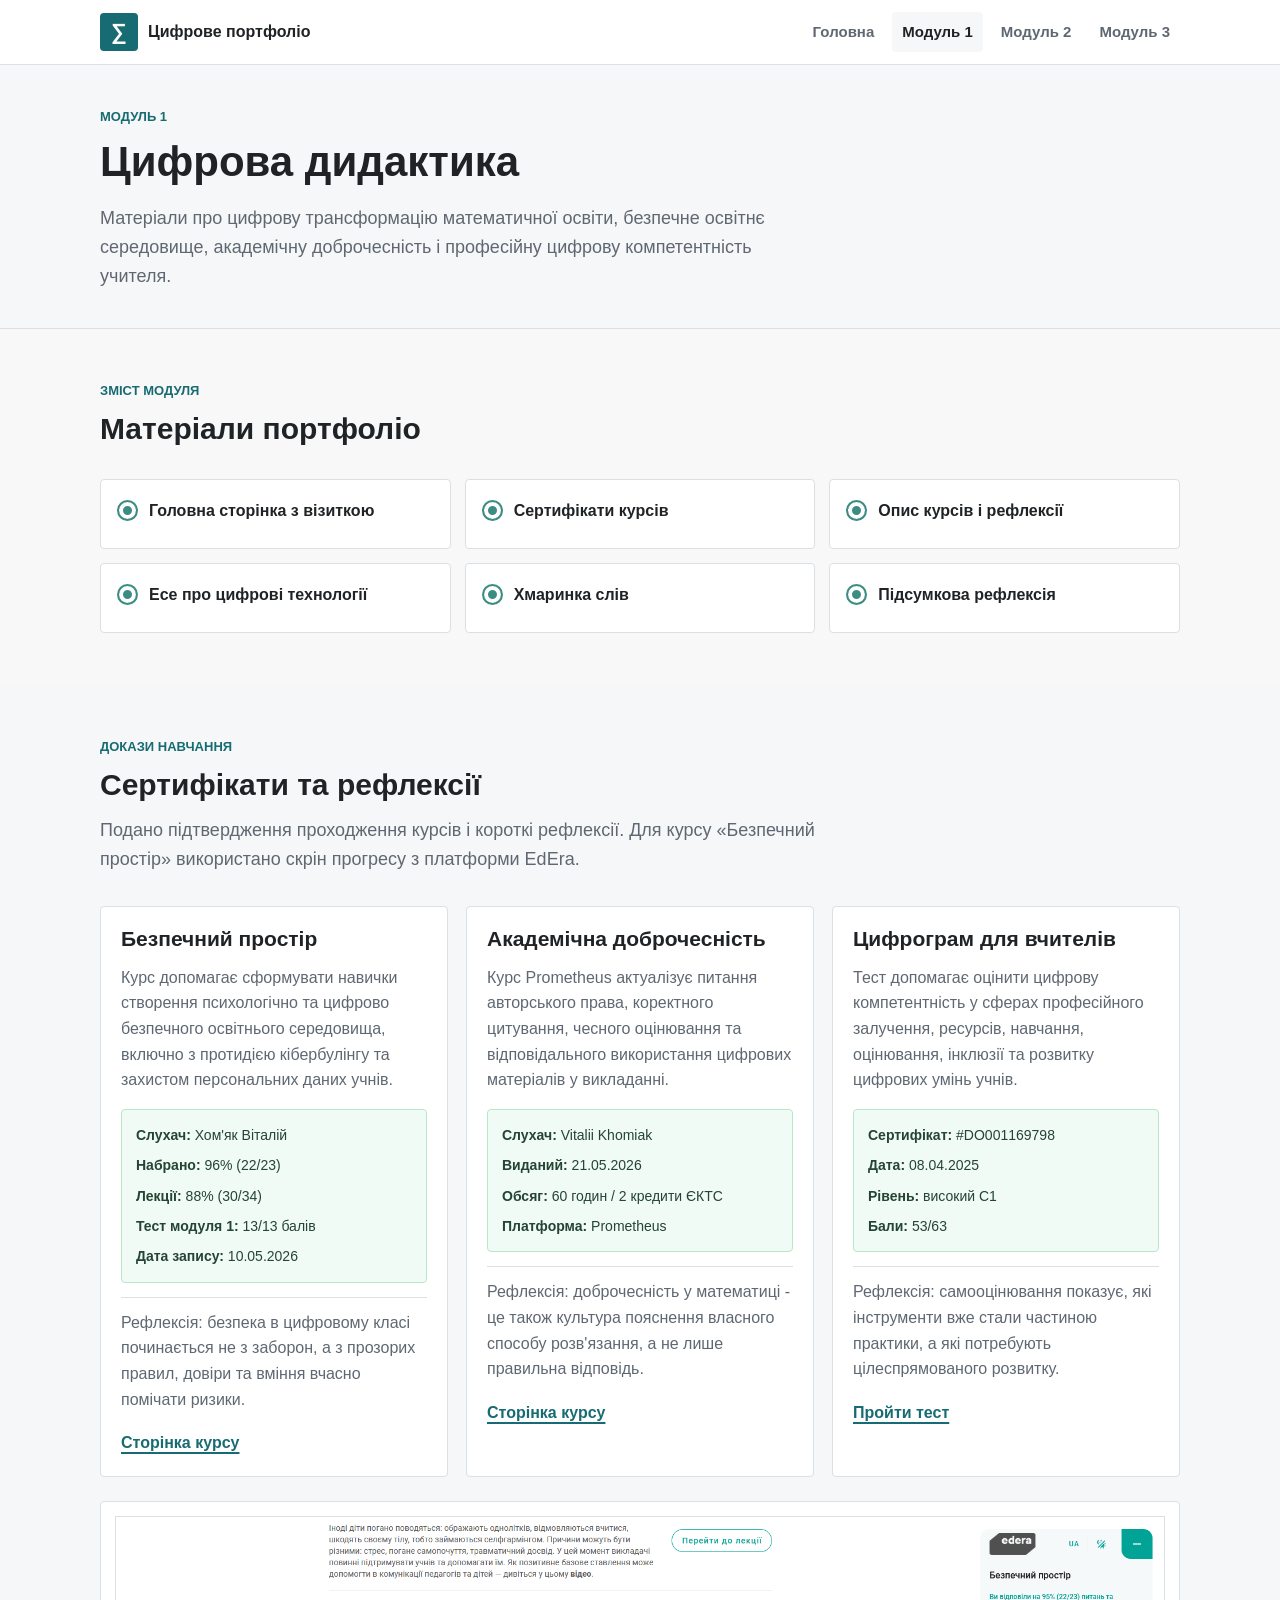
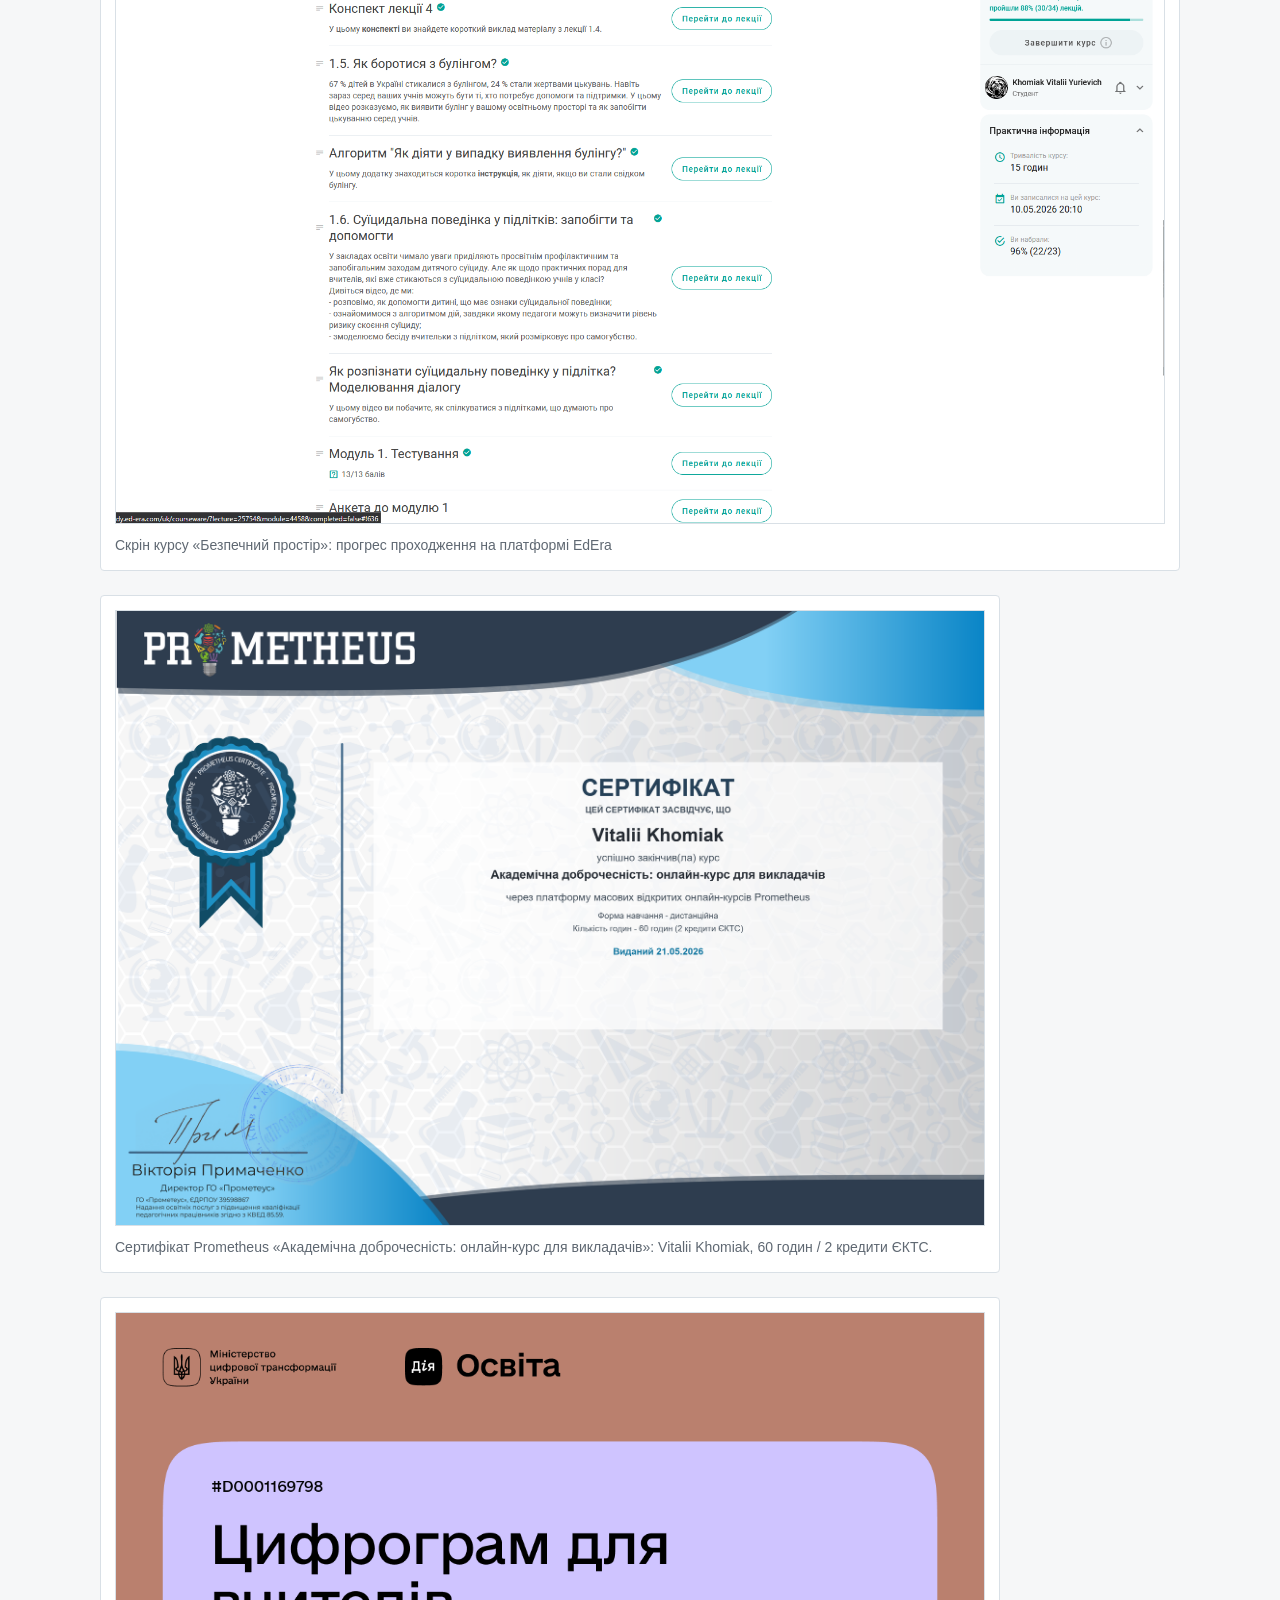
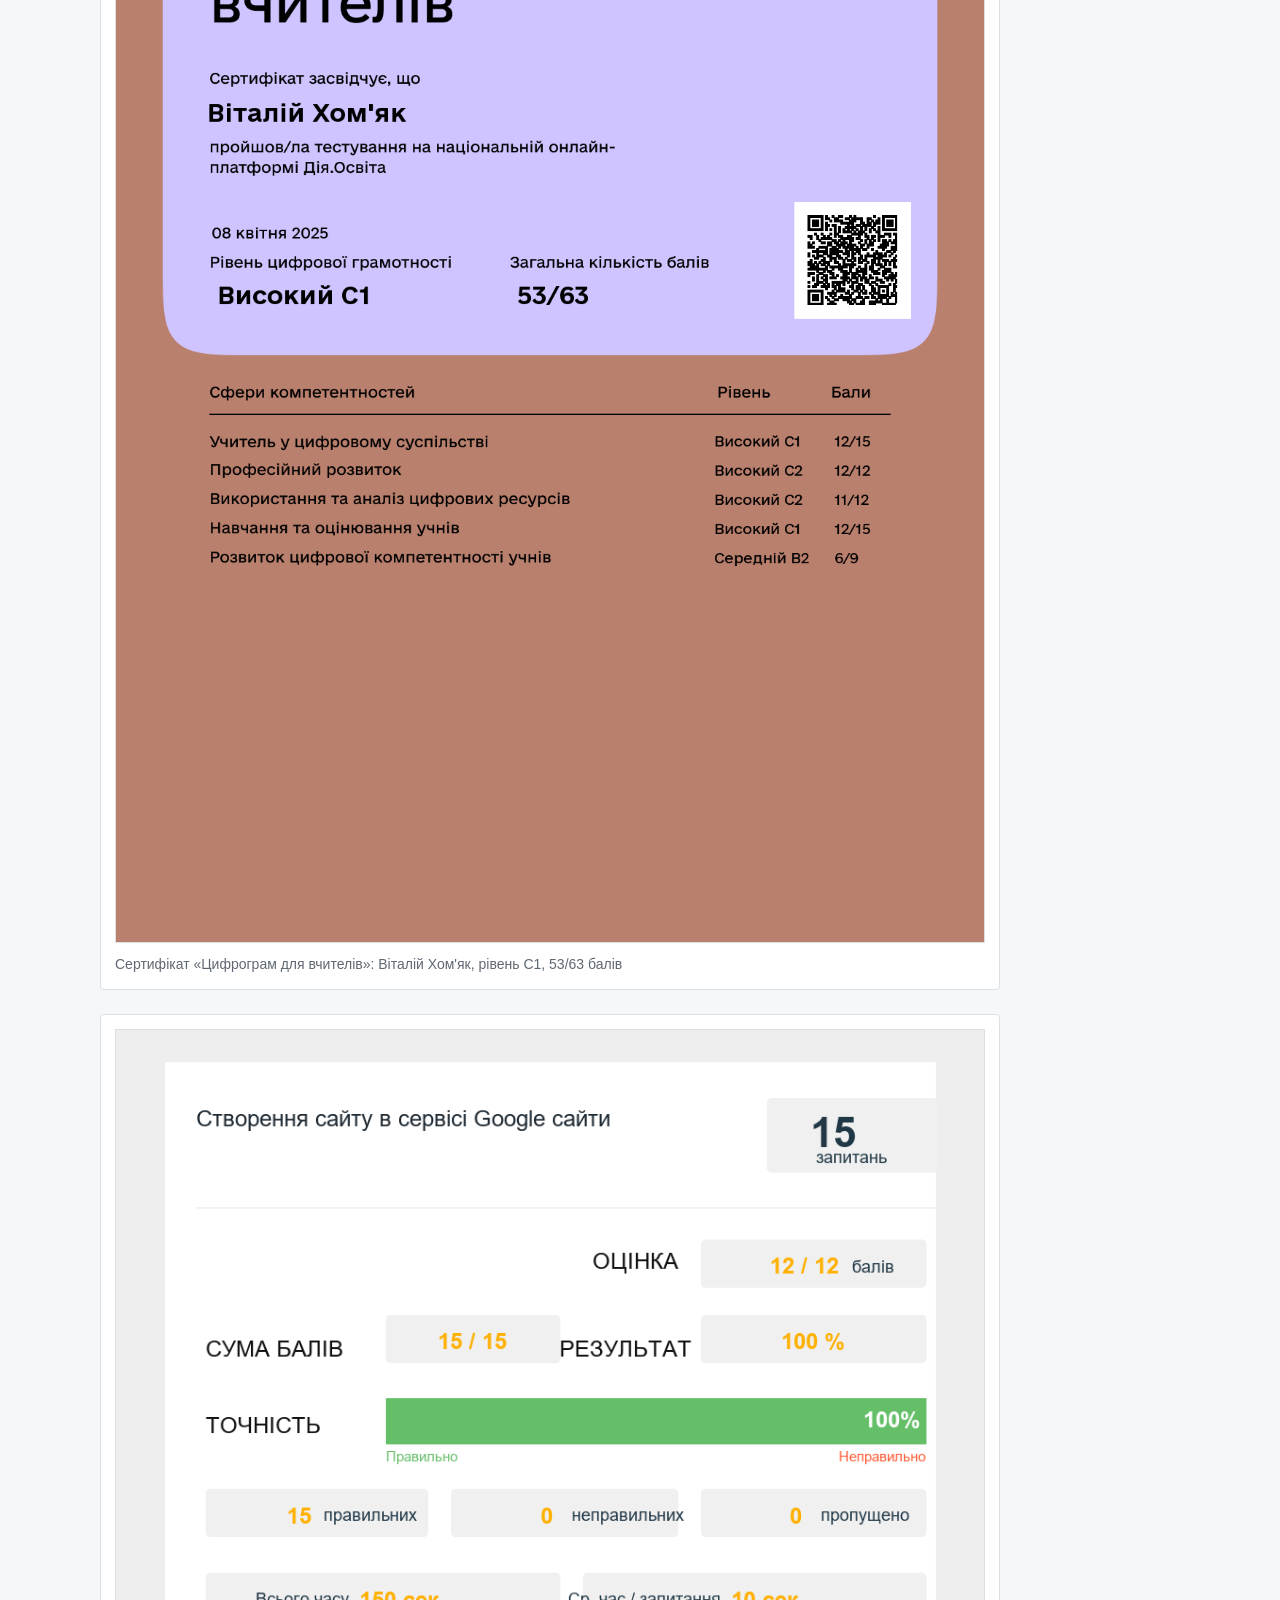
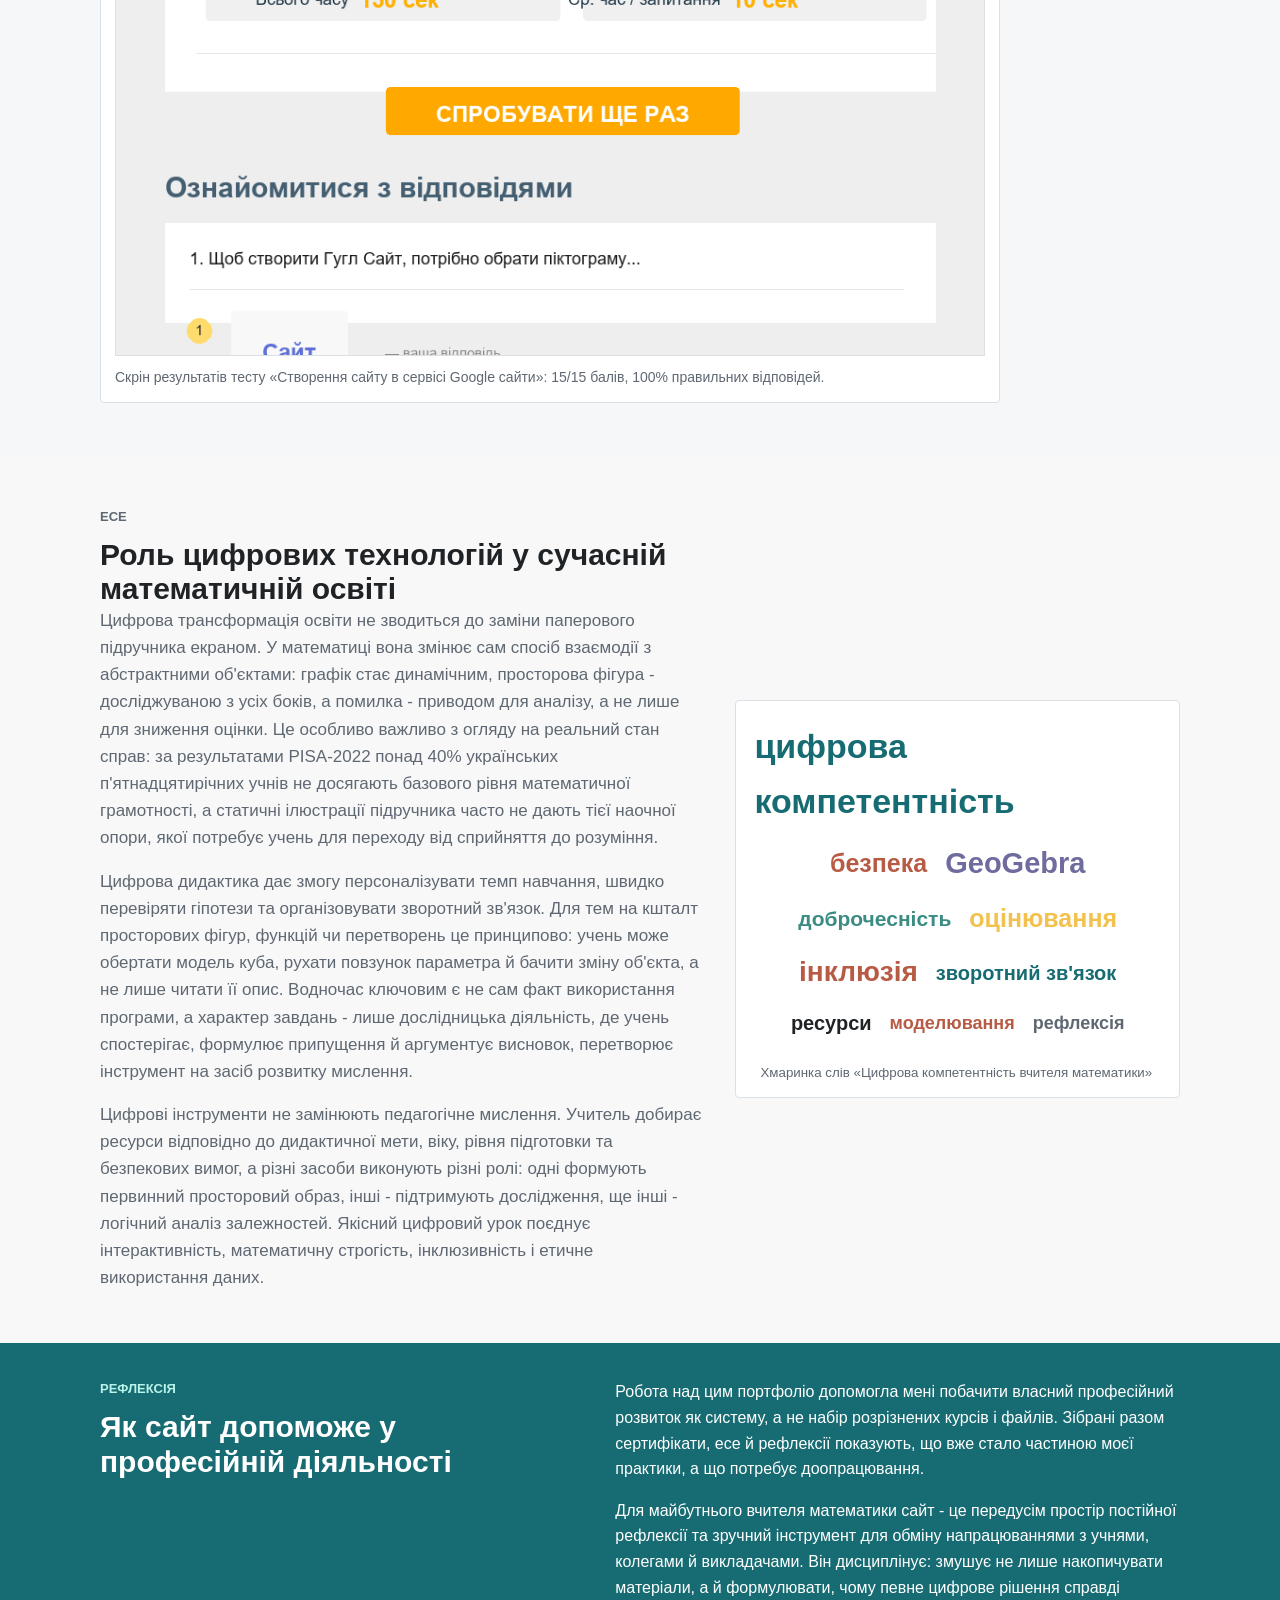
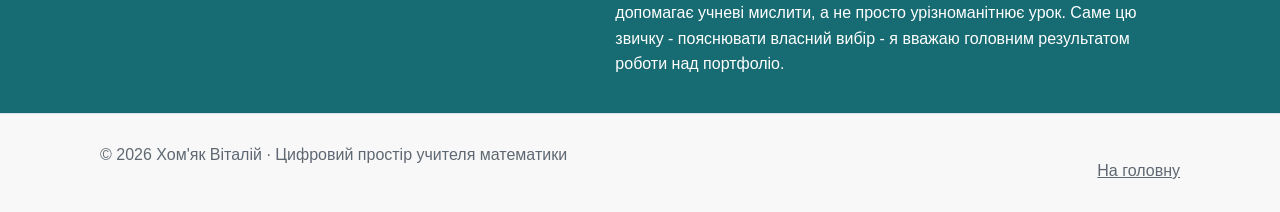
==== commit 9af4de93: "Add Google Sites test result screenshot" ====
--- a/module1.html
+++ b/module1.html
@@ -142,6 +142,13 @@
           <img src="assets/certificates/digigram-teachers-certificate.png" alt="Сертифікат Цифрограм для вчителів Віталія Хом'яка">
           <figcaption>Сертифікат «Цифрограм для вчителів»: Віталій Хом'як, рівень C1, 53/63 балів</figcaption>
         </figure>
+        <figure class="course-screenshot-block certificate-image-block">
+          <img src="assets/certificates/google-sites-test-results.png" alt="Скрін результатів тесту Створення сайту в сервісі Google сайти">
+          <figcaption>
+            Скрін результатів тесту «Створення сайту в сервісі Google сайти»:
+            15/15 балів, 100% правильних відповідей.
+          </figcaption>
+        </figure>
       </section>
 
       <section class="section essay-layout">
--- a/styles.css
+++ b/styles.css
@@ -609,6 +609,14 @@
   background: #bf806e;
 }
 
+.certificate-pdf {
+  display: block;
+  width: 100%;
+  height: min(72vw, 760px);
+  border: 1px solid var(--line);
+  background: #fff;
+}
+
 .reflection {
   padding-top: 12px;
   border-top: 1px solid var(--line);
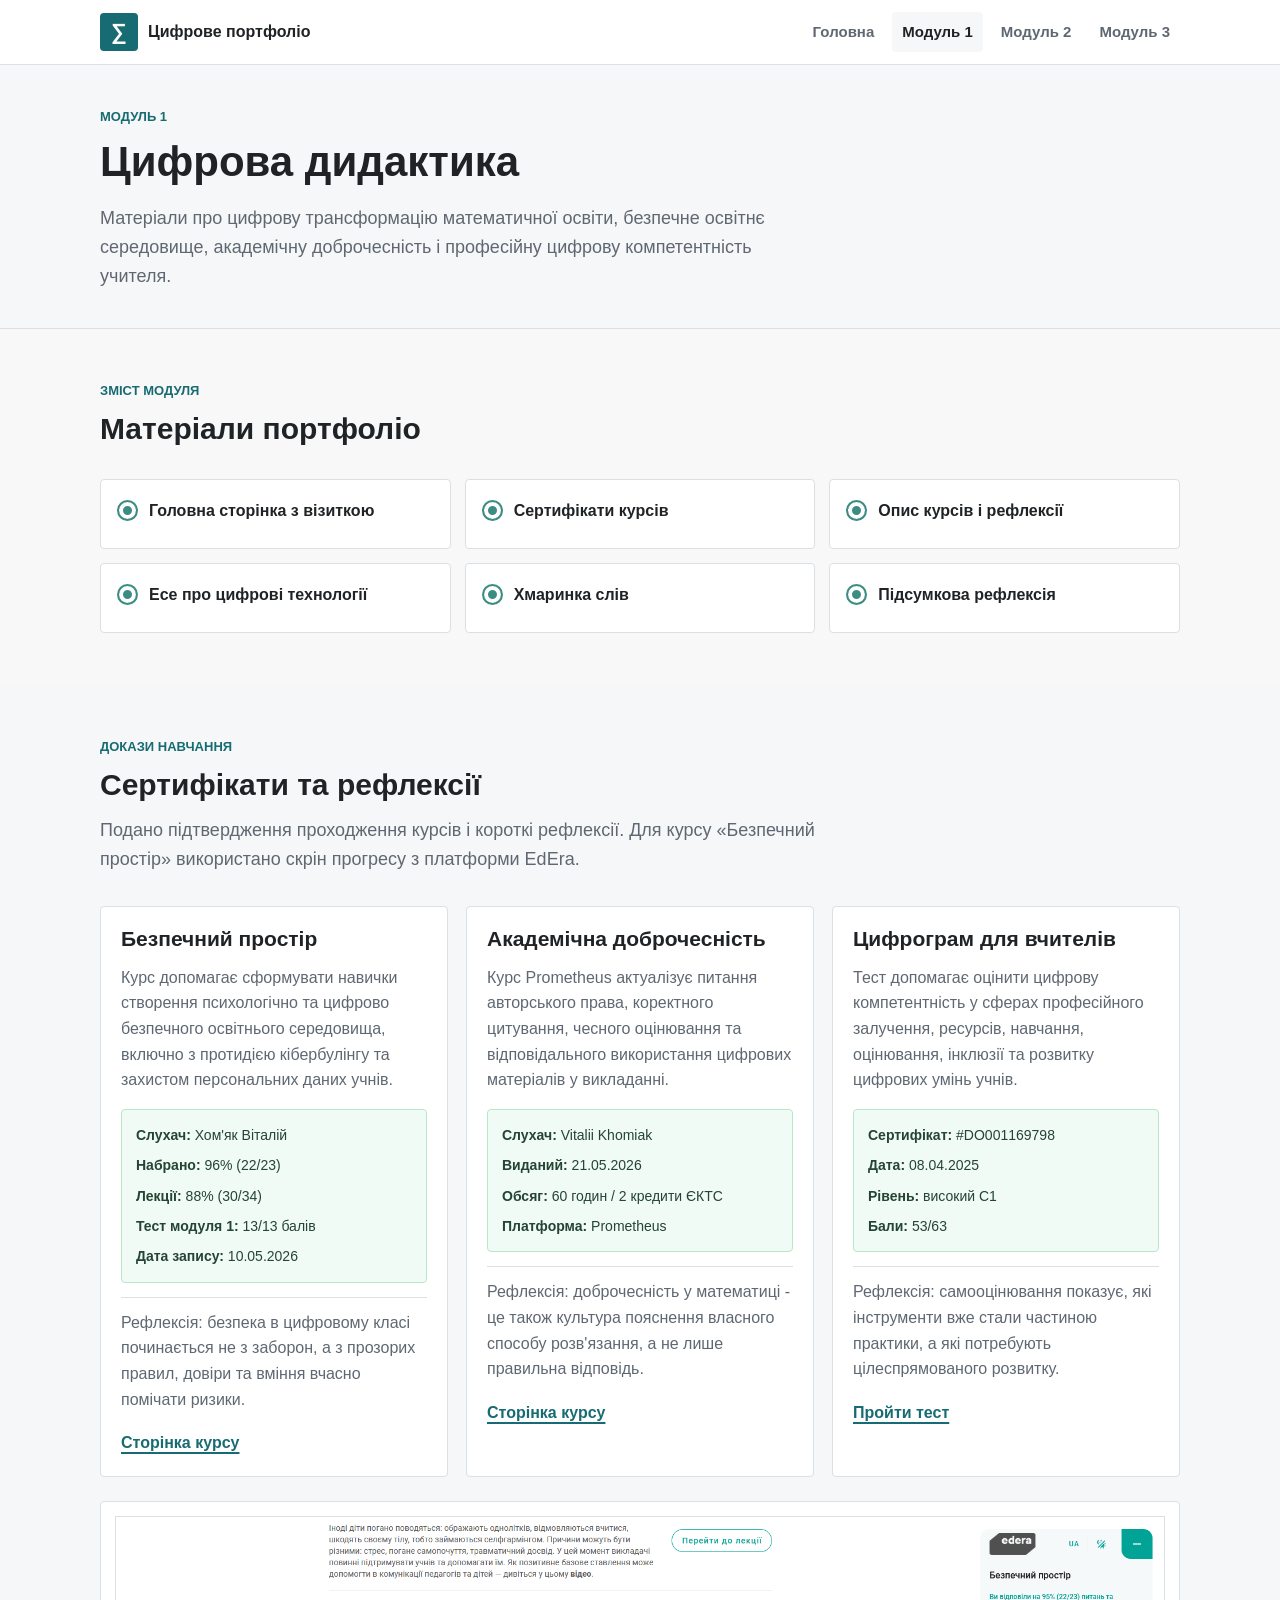
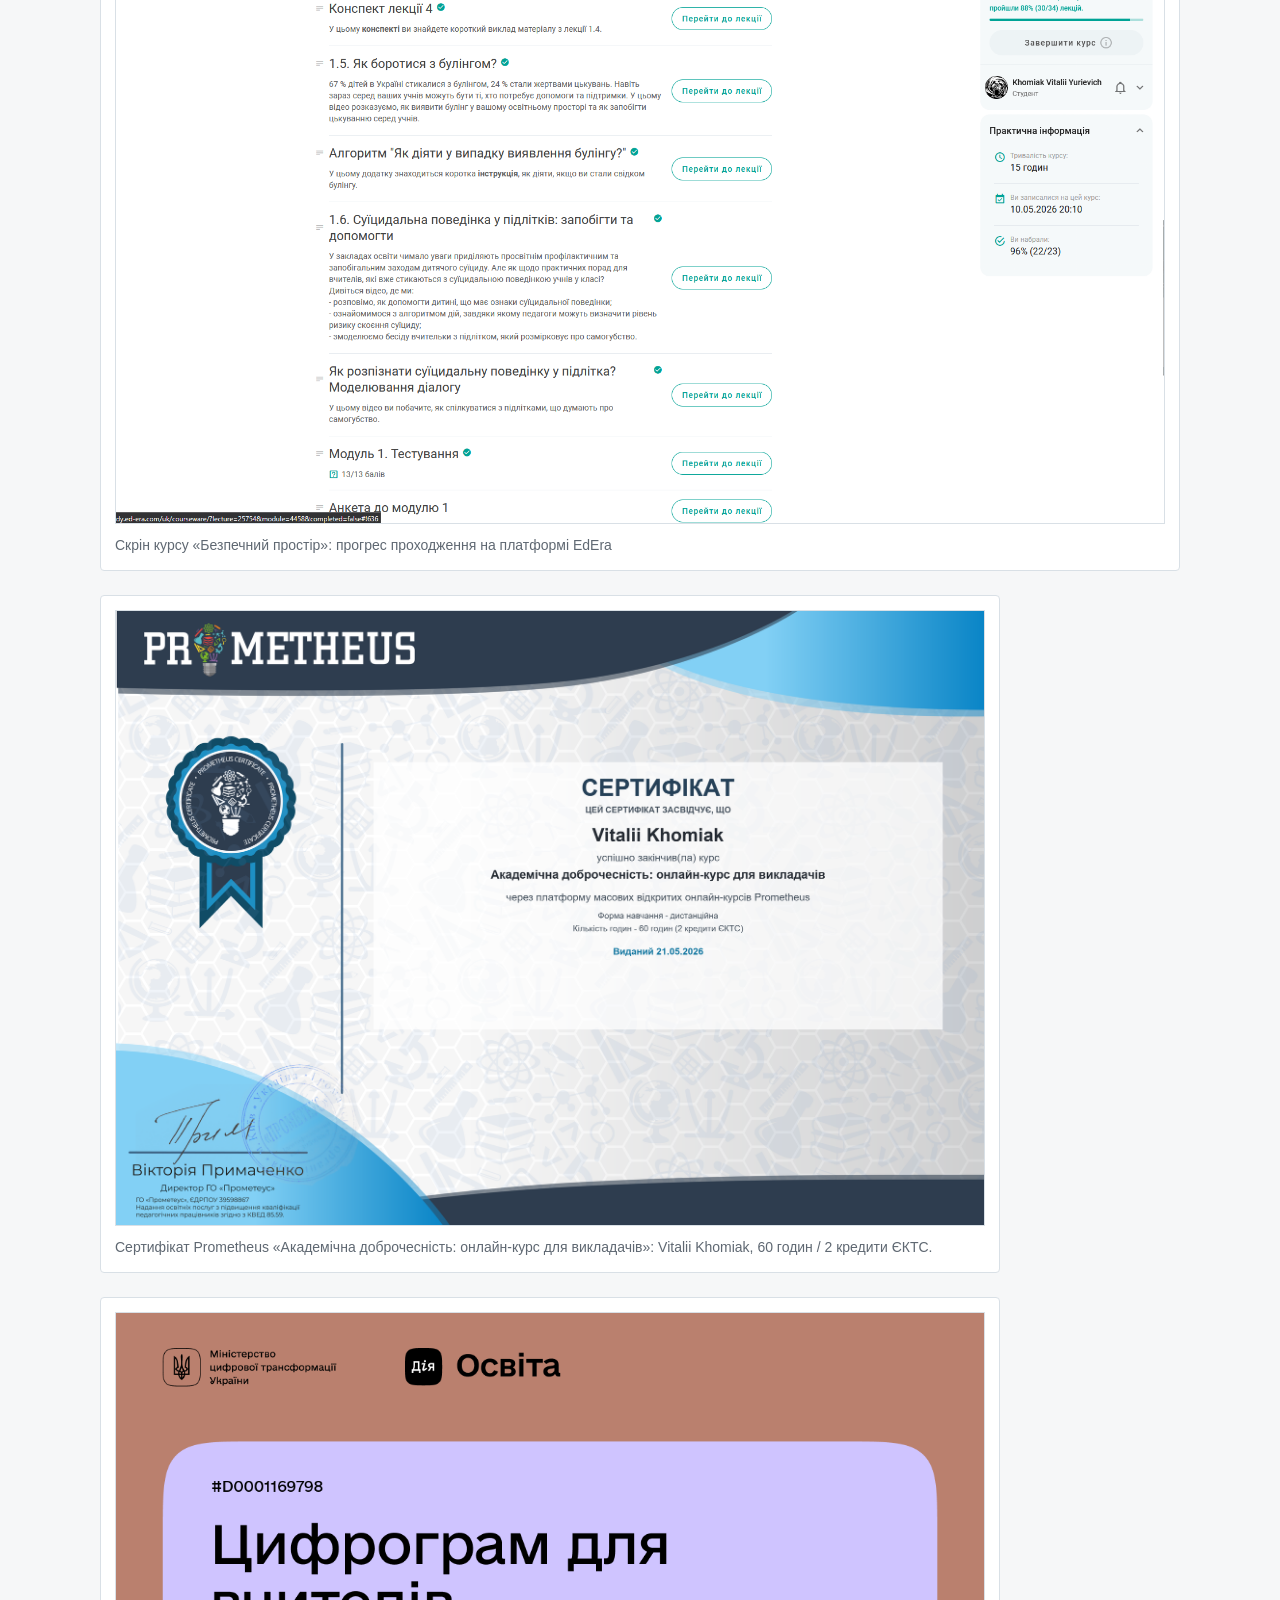
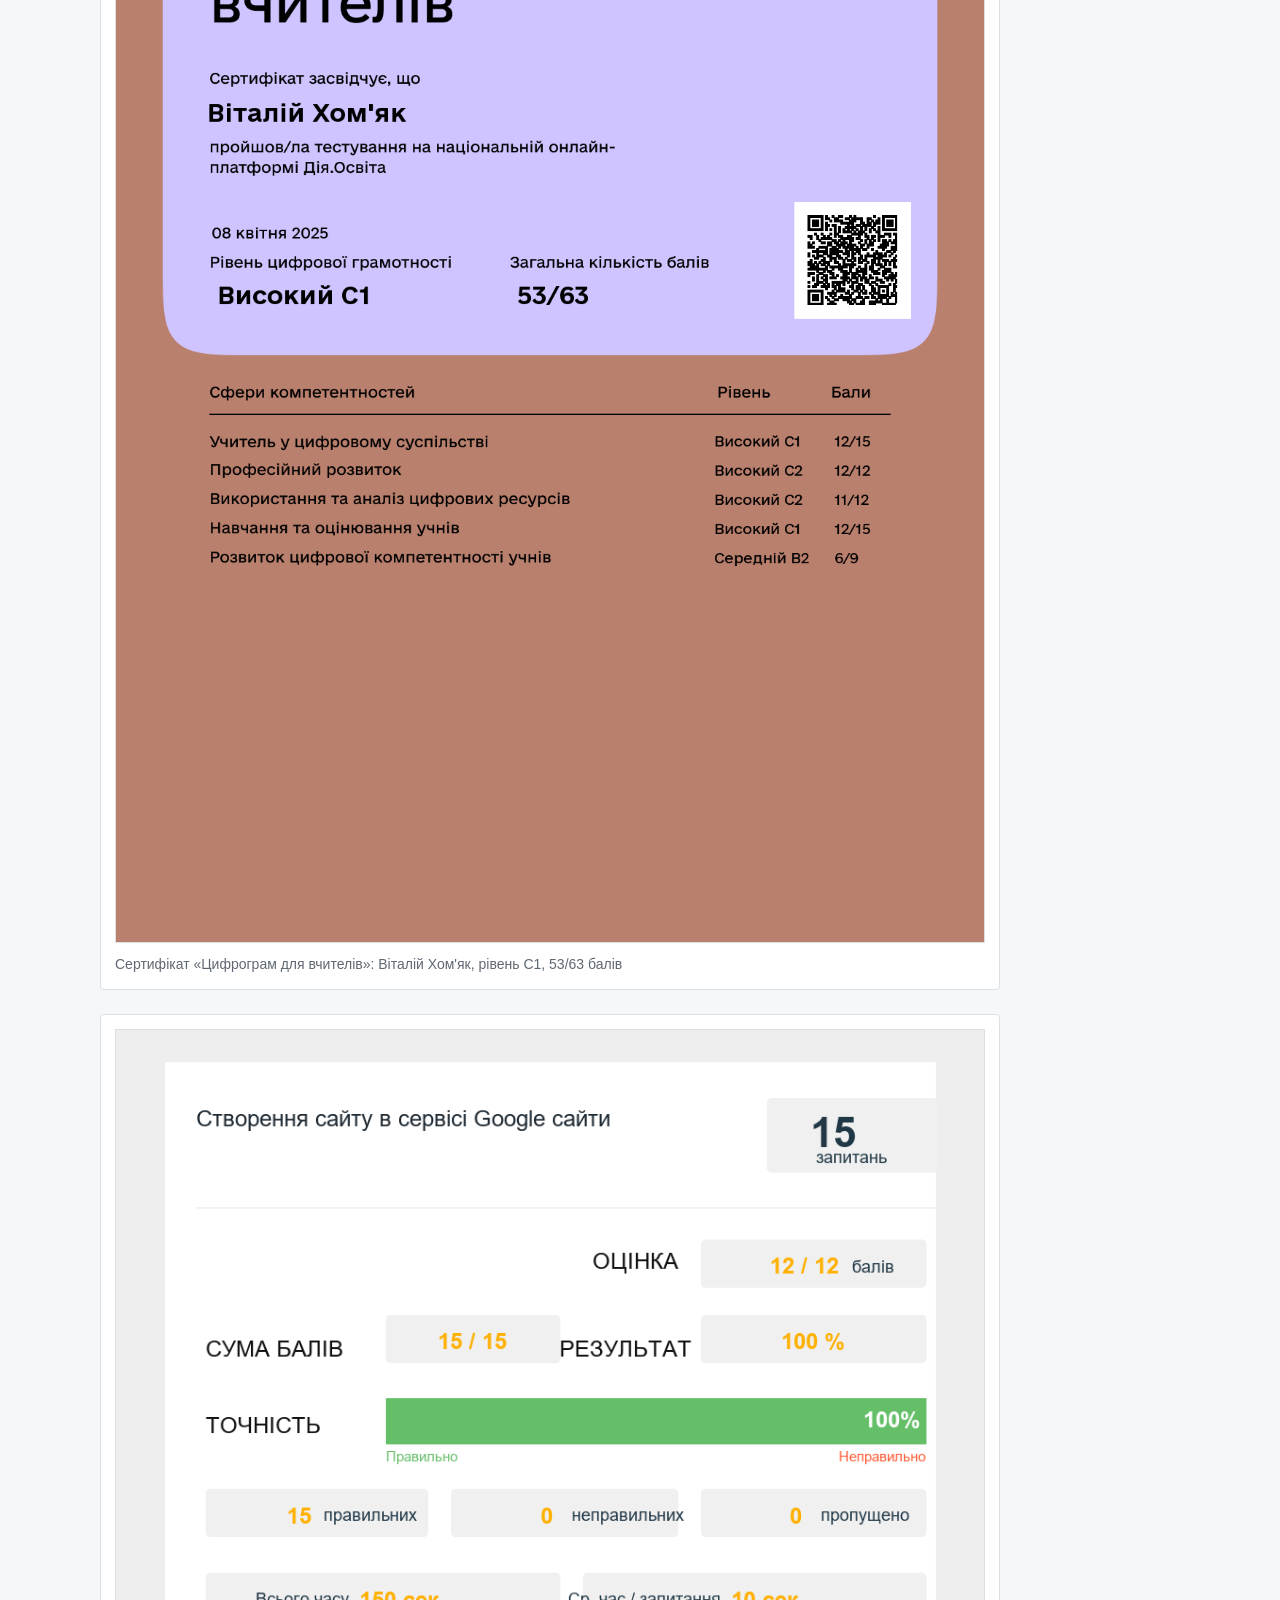
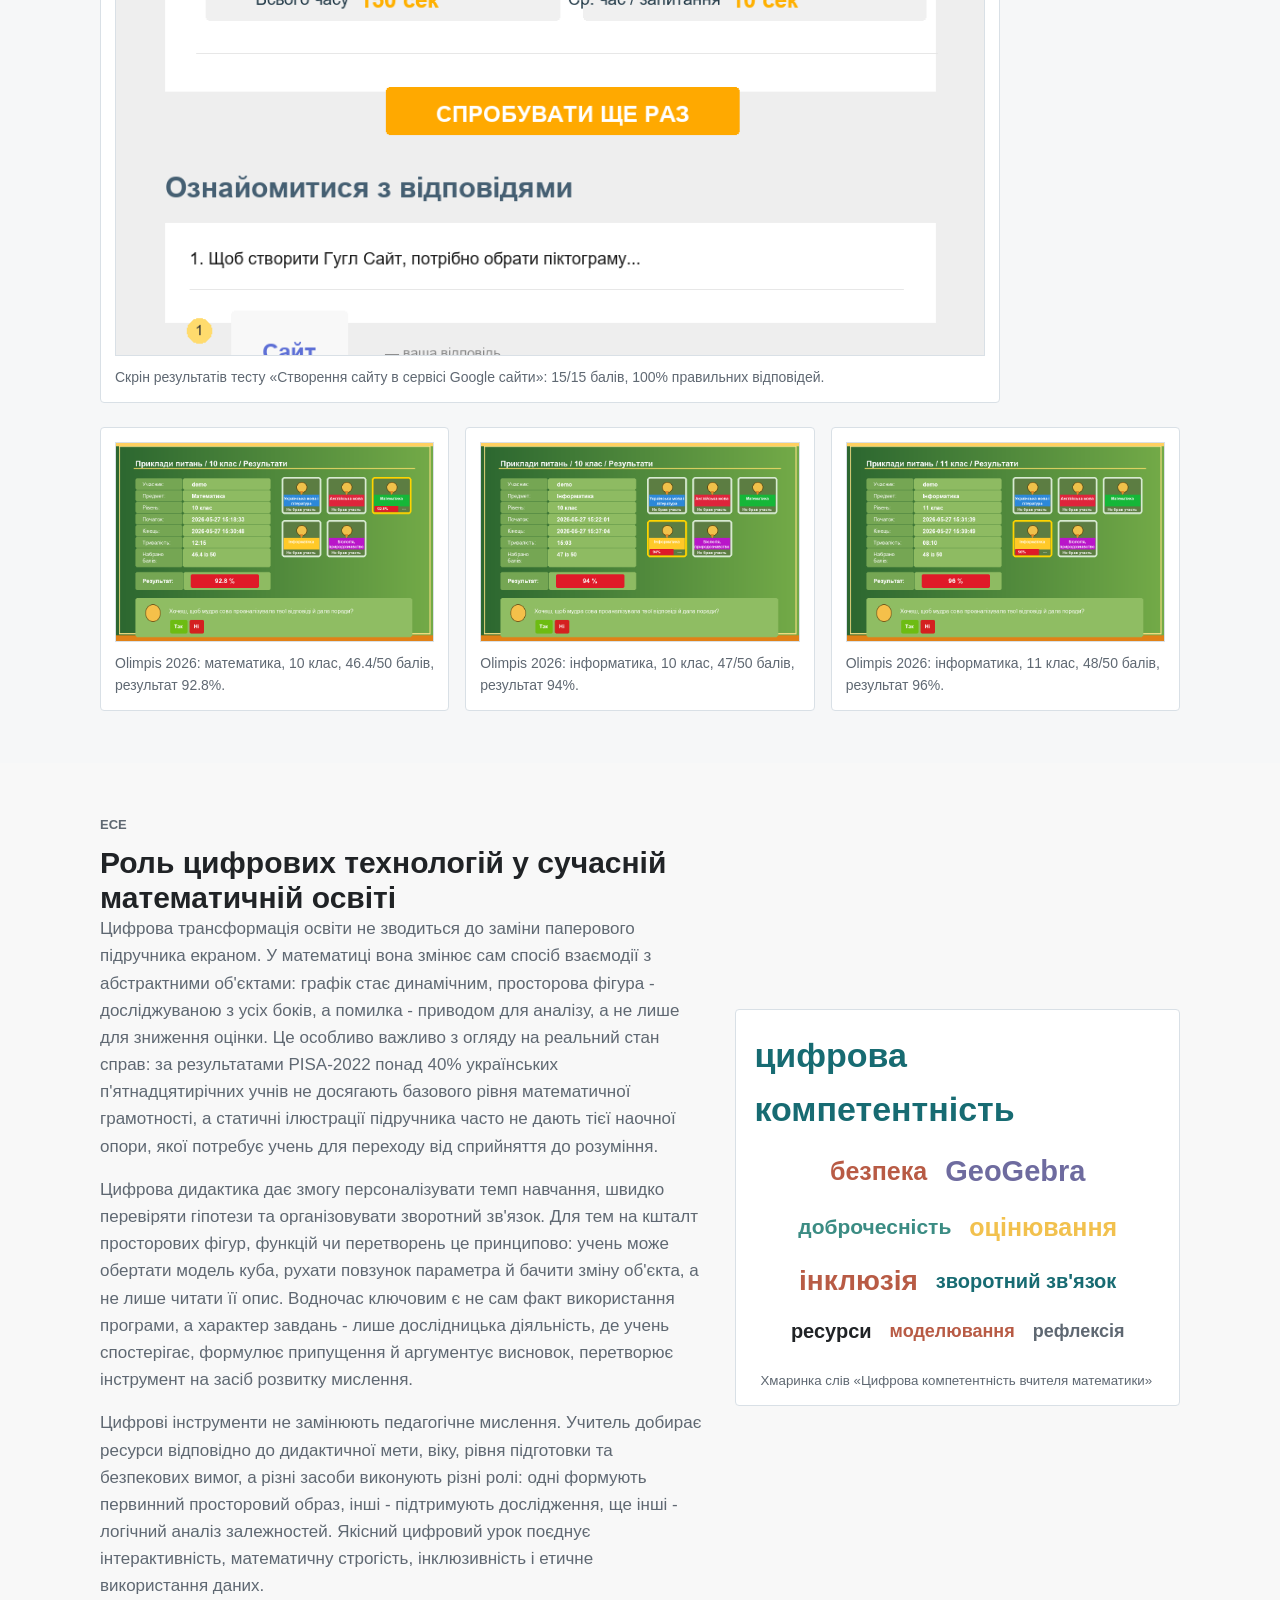
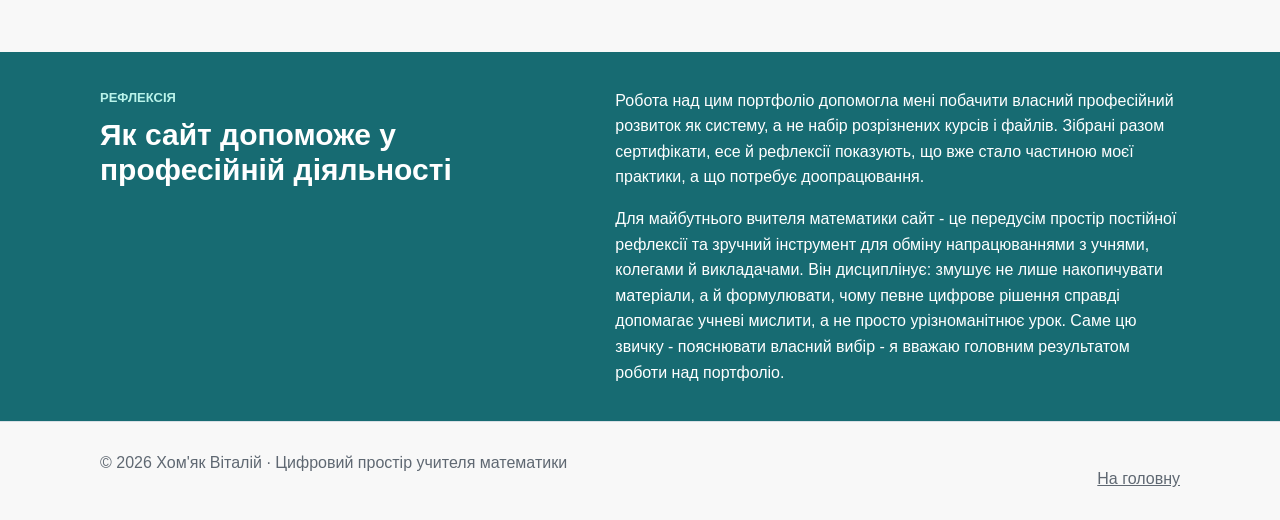
==== commit 1bf6ca17: "Add Olimpis result screenshots" ====
--- a/module1.html
+++ b/module1.html
@@ -149,6 +149,20 @@
             15/15 балів, 100% правильних відповідей.
           </figcaption>
         </figure>
+        <div class="learning-screenshot-grid" aria-label="Скріни результатів конкурсу Olimpis 2026">
+          <figure class="course-screenshot-block">
+            <img src="assets/certificates/olimpis-math-10-results.png" alt="Скрін результатів Olimpis 2026 з математики, 10 клас">
+            <figcaption>Olimpis 2026: математика, 10 клас, 46.4/50 балів, результат 92.8%.</figcaption>
+          </figure>
+          <figure class="course-screenshot-block">
+            <img src="assets/certificates/olimpis-informatics-10-results.png" alt="Скрін результатів Olimpis 2026 з інформатики, 10 клас">
+            <figcaption>Olimpis 2026: інформатика, 10 клас, 47/50 балів, результат 94%.</figcaption>
+          </figure>
+          <figure class="course-screenshot-block">
+            <img src="assets/certificates/olimpis-informatics-11-results.png" alt="Скрін результатів Olimpis 2026 з інформатики, 11 клас">
+            <figcaption>Olimpis 2026: інформатика, 11 клас, 48/50 балів, результат 96%.</figcaption>
+          </figure>
+        </div>
       </section>
 
       <section class="section essay-layout">
--- a/styles.css
+++ b/styles.css
@@ -601,6 +601,17 @@
   font-size: 14px;
 }
 
+.learning-screenshot-grid {
+  display: grid;
+  grid-template-columns: repeat(auto-fit, minmax(280px, 1fr));
+  gap: 16px;
+  margin-top: 24px;
+}
+
+.learning-screenshot-grid .course-screenshot-block {
+  margin: 0;
+}
+
 .certificate-image-block {
   max-width: 900px;
 }
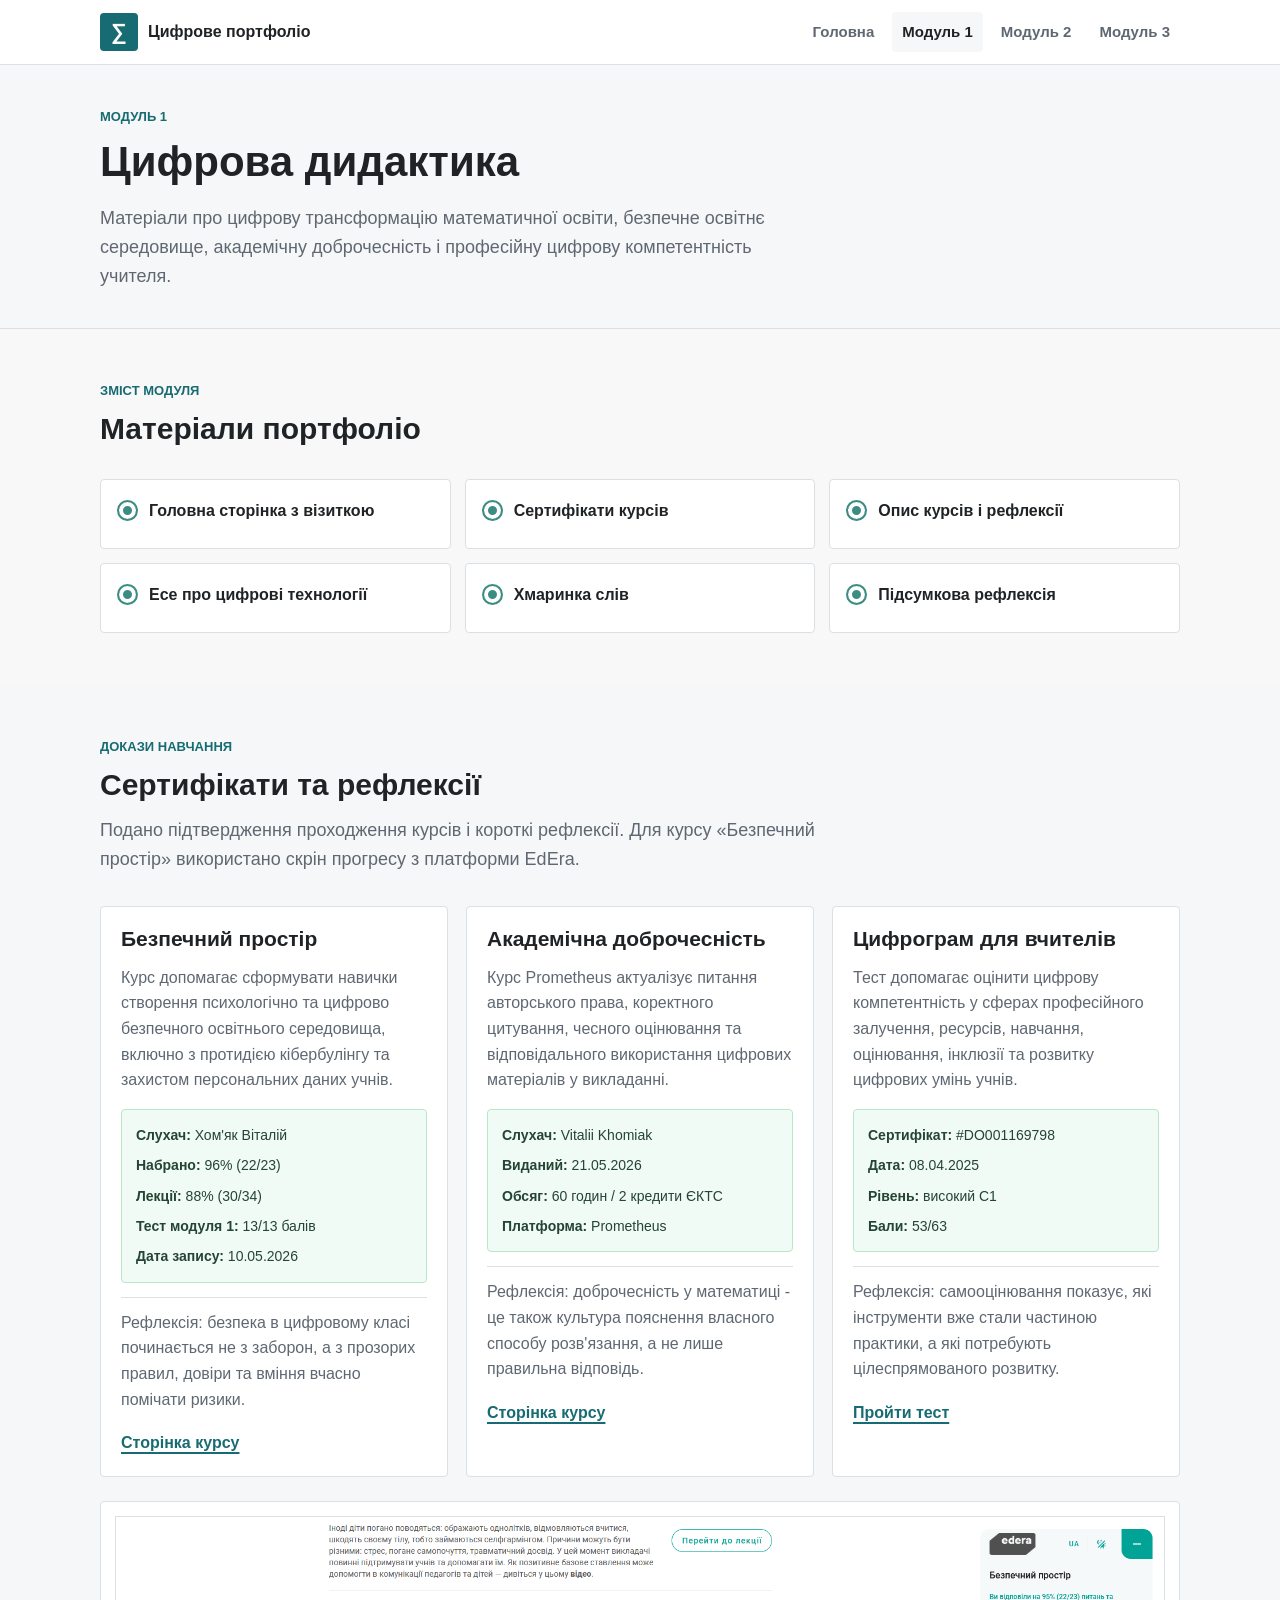
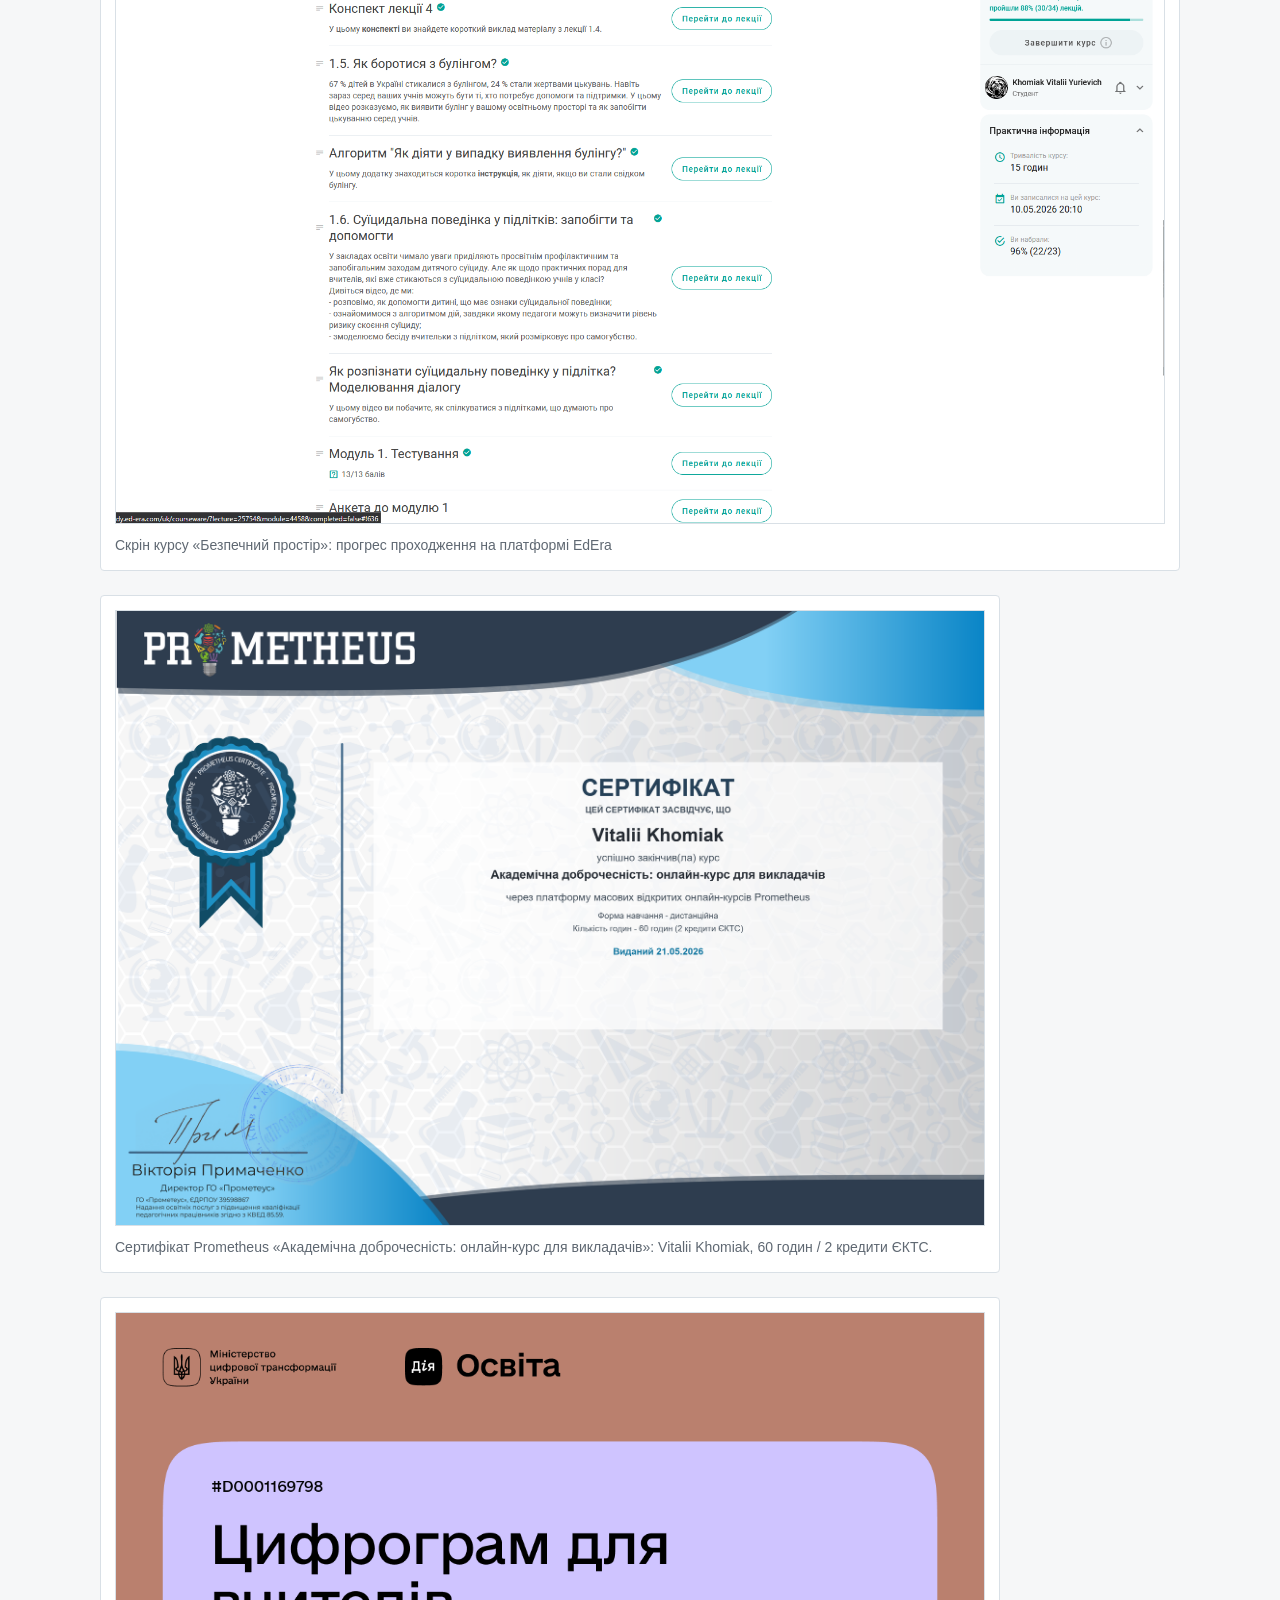
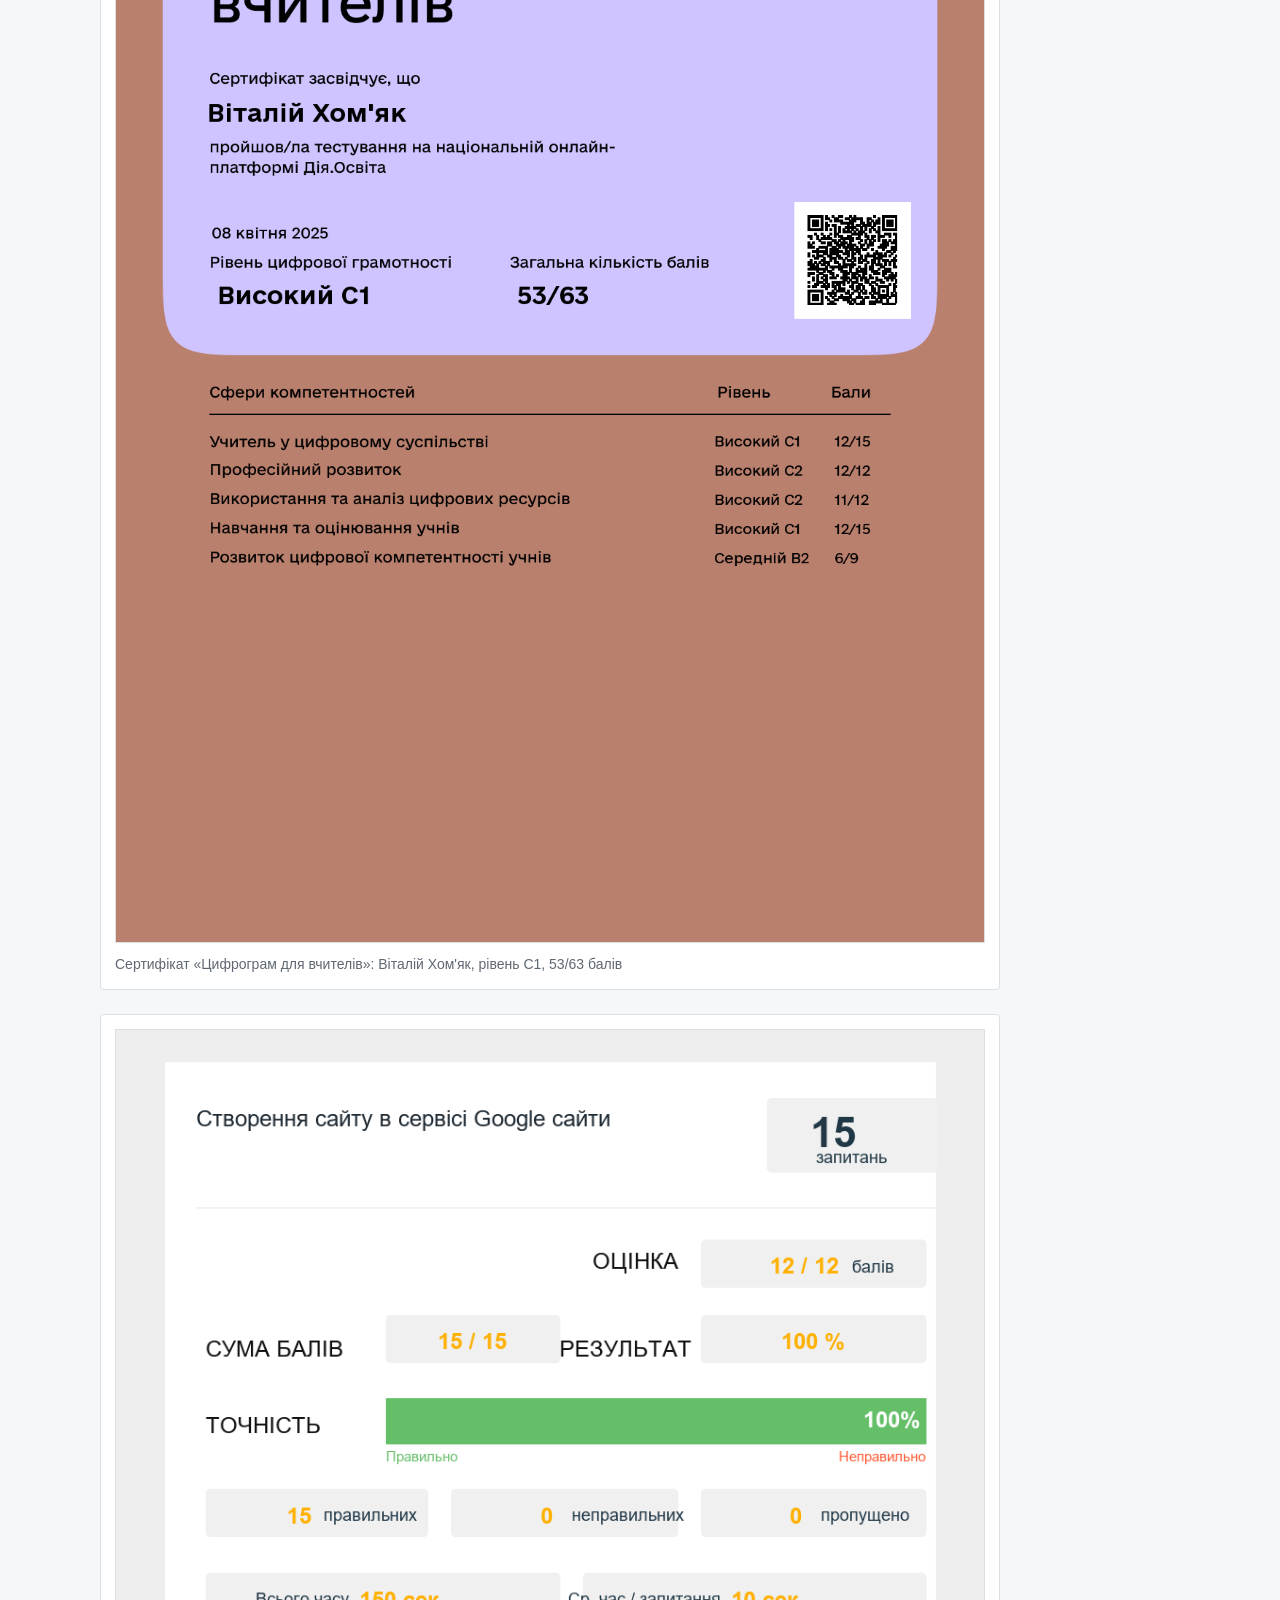
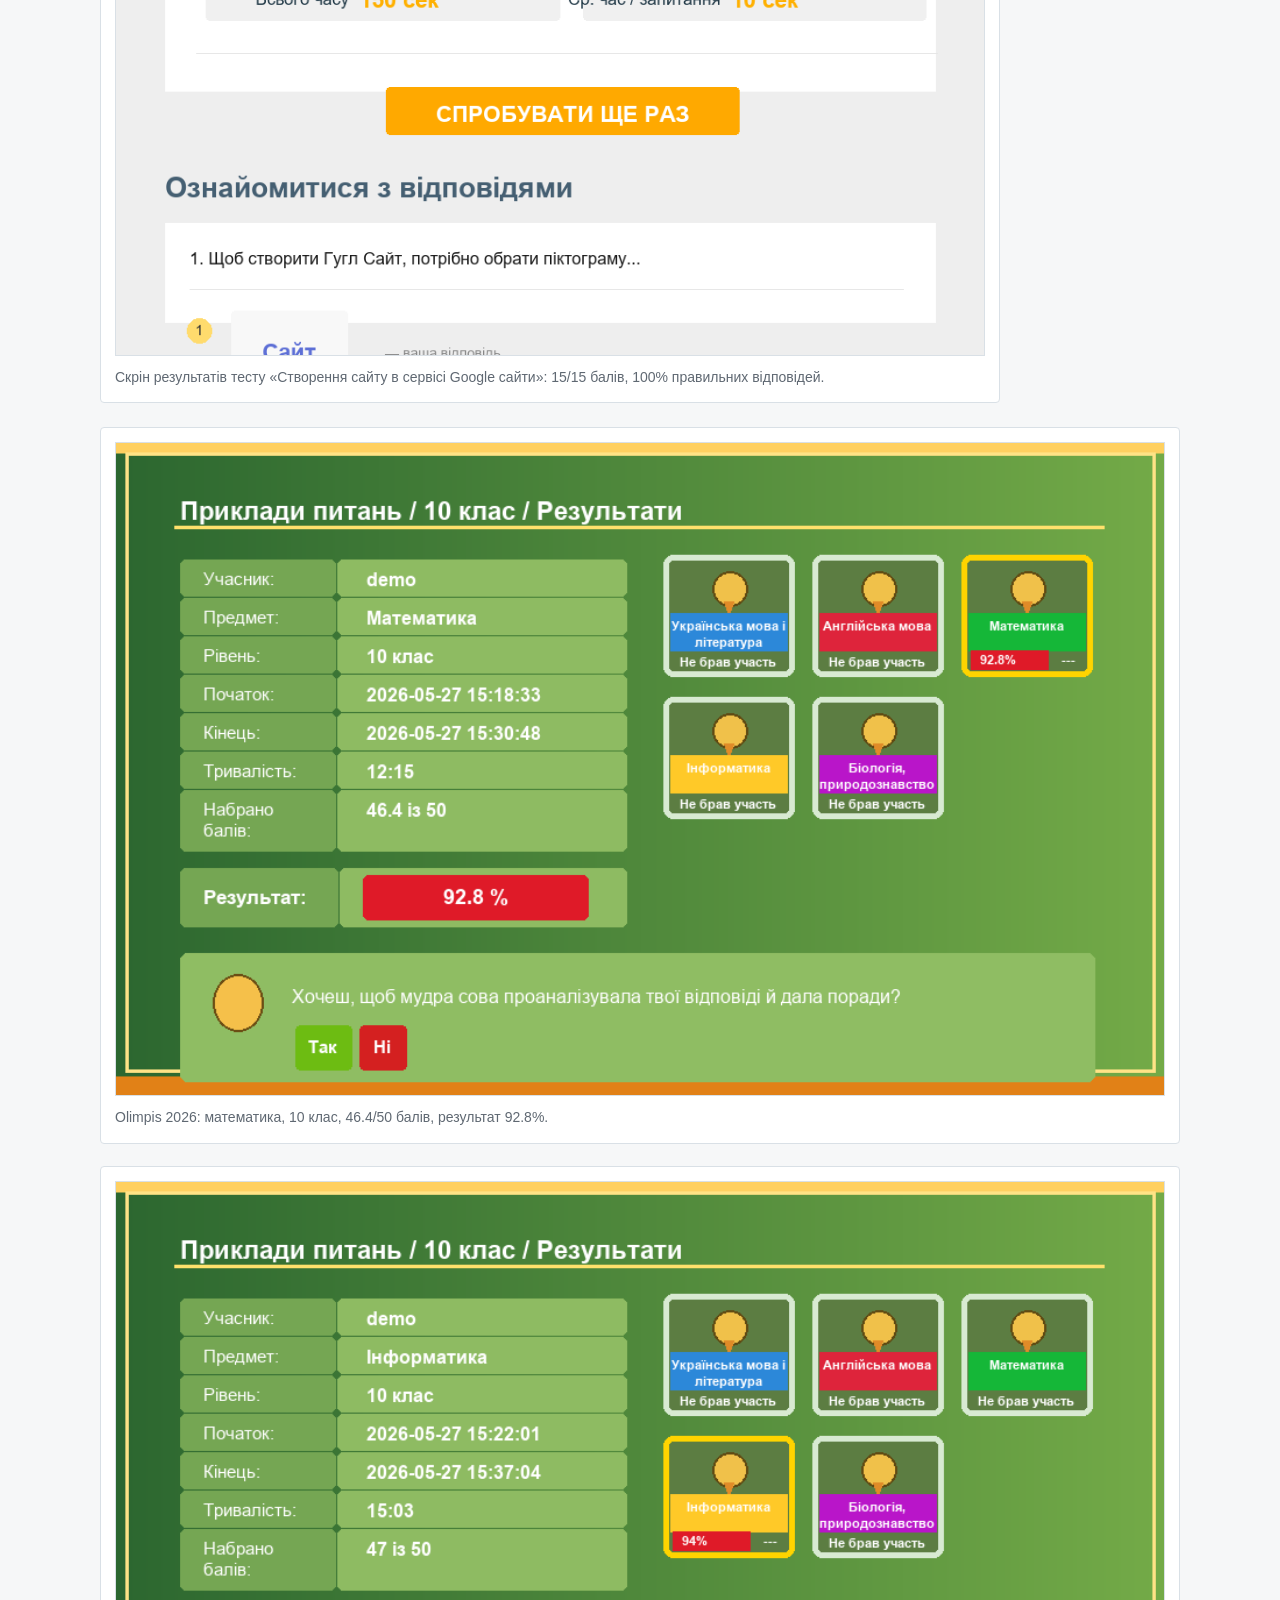
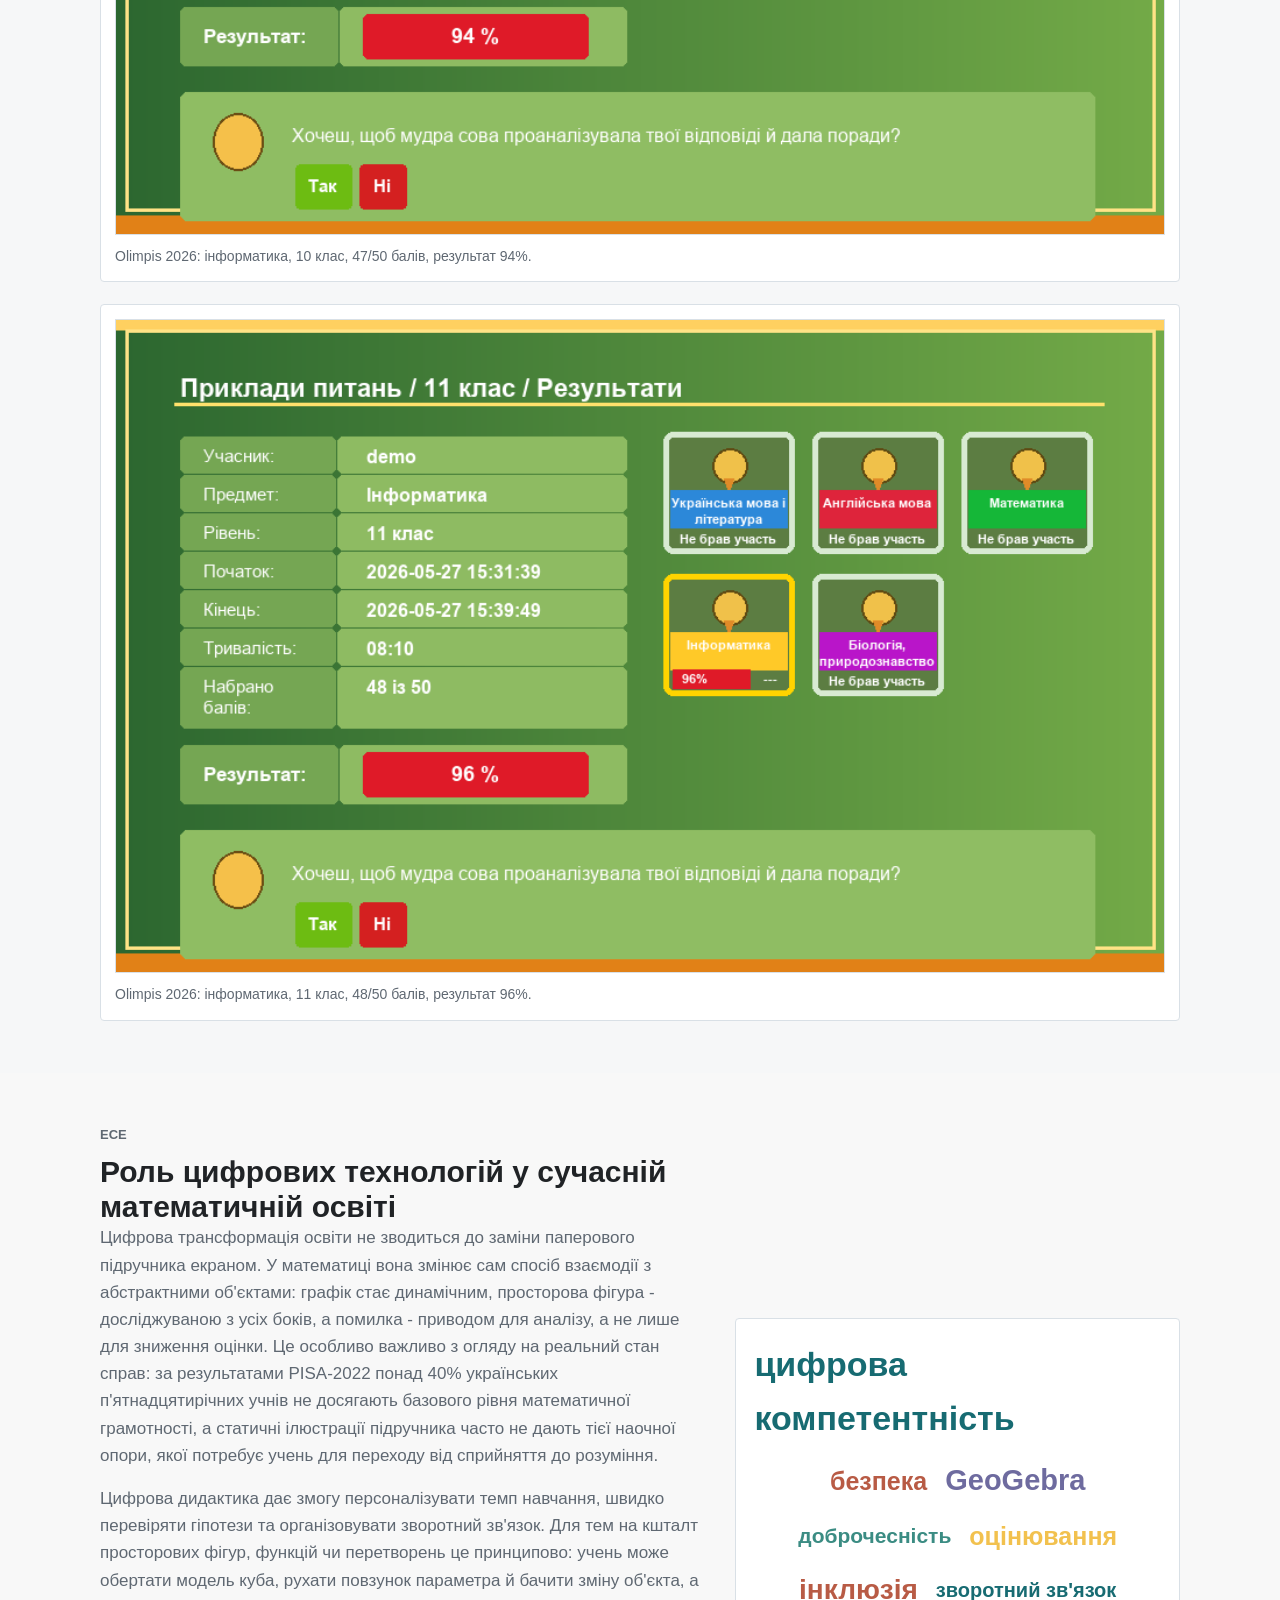
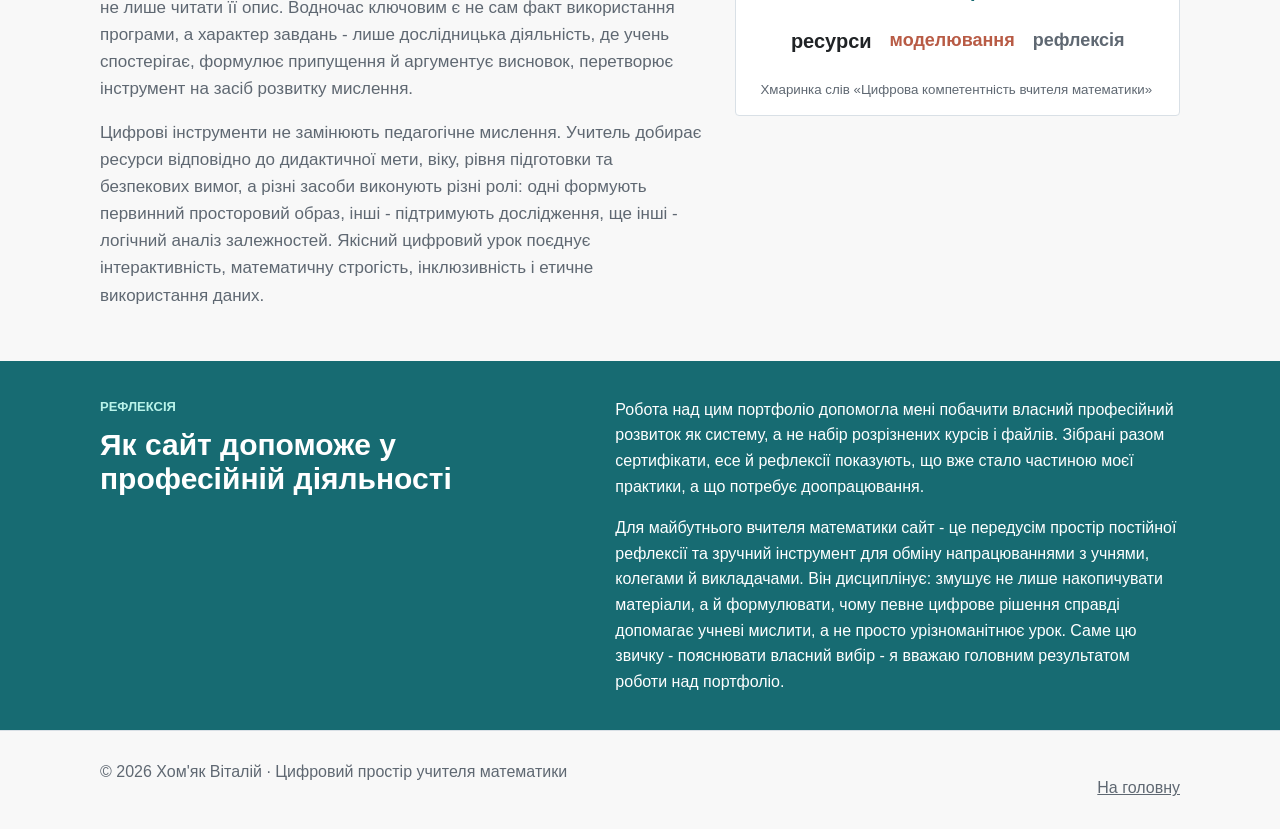
==== commit a915ea69: "Enlarge Olimpis result screenshots" ====
--- a/module1.html
+++ b/module1.html
@@ -149,7 +149,7 @@
             15/15 балів, 100% правильних відповідей.
           </figcaption>
         </figure>
-        <div class="learning-screenshot-grid" aria-label="Скріни результатів конкурсу Olimpis 2026">
+        <div class="learning-screenshot-stack" aria-label="Скріни результатів конкурсу Olimpis 2026">
           <figure class="course-screenshot-block">
             <img src="assets/certificates/olimpis-math-10-results.png" alt="Скрін результатів Olimpis 2026 з математики, 10 клас">
             <figcaption>Olimpis 2026: математика, 10 клас, 46.4/50 балів, результат 92.8%.</figcaption>
--- a/styles.css
+++ b/styles.css
@@ -601,14 +601,13 @@
   font-size: 14px;
 }
 
-.learning-screenshot-grid {
-  display: grid;
-  grid-template-columns: repeat(auto-fit, minmax(280px, 1fr));
-  gap: 16px;
+.learning-screenshot-stack {
+  display: grid;
+  gap: 22px;
   margin-top: 24px;
 }
 
-.learning-screenshot-grid .course-screenshot-block {
+.learning-screenshot-stack .course-screenshot-block {
   margin: 0;
 }
 
